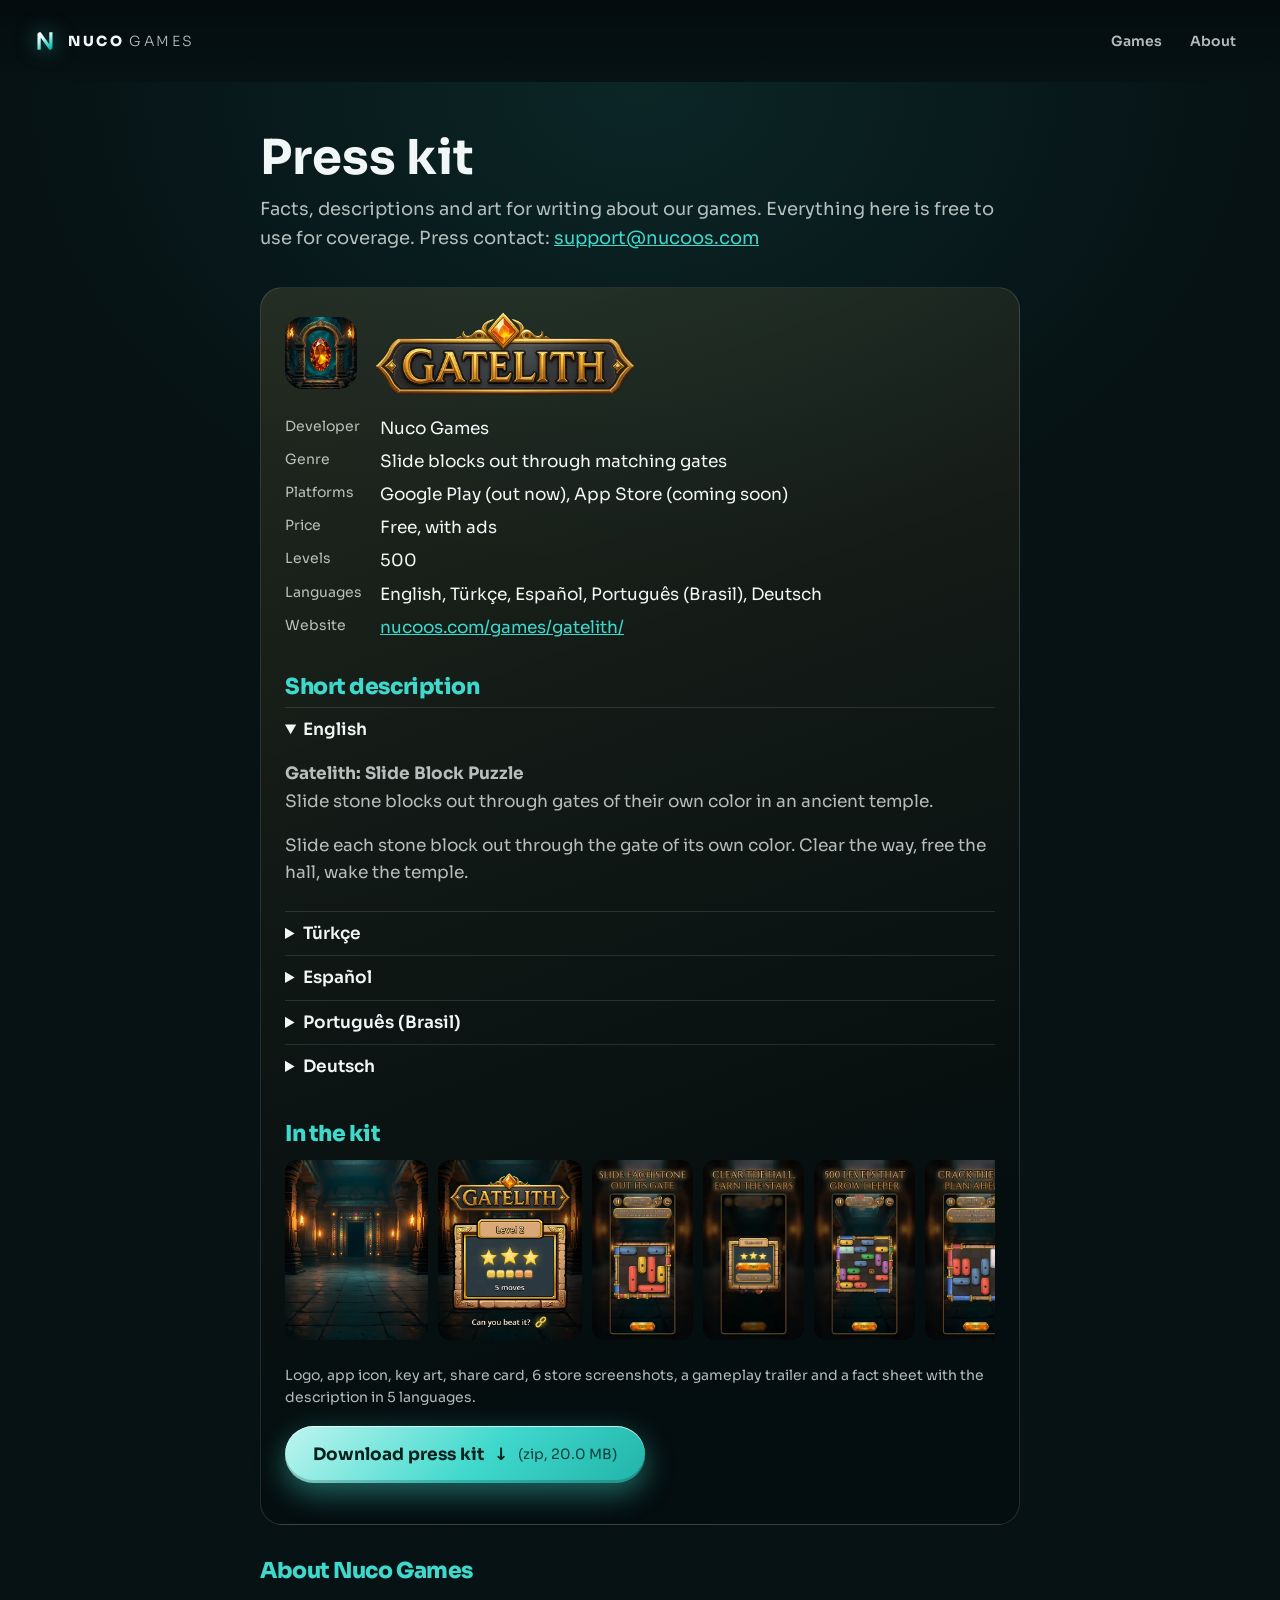
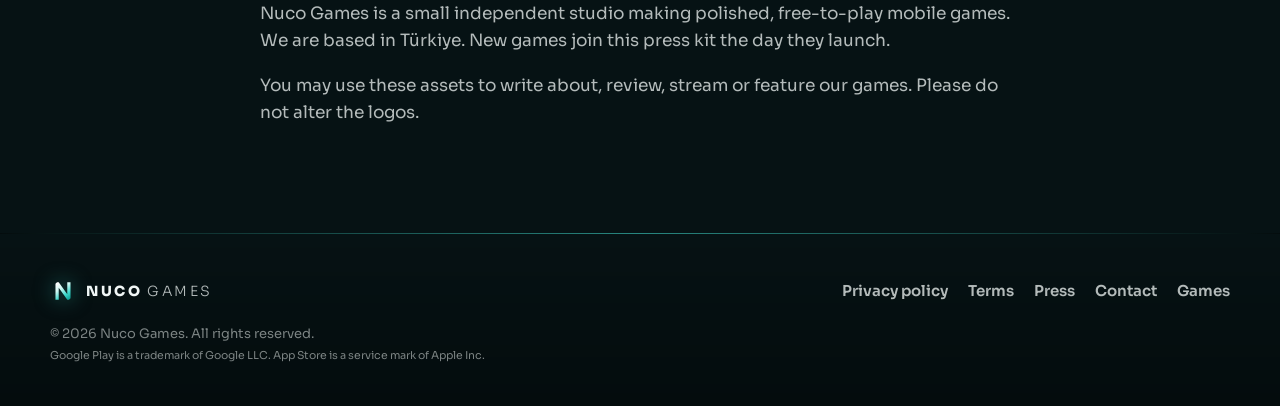
==== press/index.html @ f6de9e91 "Site 2026-11-24" ====
<!doctype html>
<html lang="en" class="plain">
<head>
<meta charset="utf-8">
<meta name="viewport" content="width=device-width,initial-scale=1,viewport-fit=cover">
<title>Press kit – Nuco Games</title>
<meta name="description" content="Facts, descriptions and art for writing about our games. Everything here is free to use for coverage.">
<link rel="canonical" href="https://nucoos.com/press/">
<meta name="theme-color" content="#061214">
<meta property="og:type" content="website">
<meta property="og:site_name" content="Nuco Games">
<meta property="og:title" content="Press kit – Nuco Games">
<meta property="og:description" content="Facts, descriptions and art for writing about our games. Everything here is free to use for coverage.">
<meta property="og:url" content="https://nucoos.com/press/">
<meta property="og:image" content="https://nucoos.com/a/home-og-ae91bba1.jpg">
<meta property="og:image:width" content="1200">
<meta property="og:image:height" content="630">
<meta name="twitter:card" content="summary_large_image">
<meta name="twitter:title" content="Press kit – Nuco Games">
<meta name="twitter:description" content="Facts, descriptions and art for writing about our games. Everything here is free to use for coverage.">
<meta name="twitter:image" content="https://nucoos.com/a/home-og-ae91bba1.jpg">
<link rel="icon" href="/favicon.svg" type="image/svg+xml"><link rel="icon" href="/a/nuco-icon-32-ad04e1c7.png" sizes="32x32"><link rel="apple-touch-icon" href="/a/nuco-icon-180-ad04e1c7.png">

<style>@font-face{font-family:Sora;src:url(/a/sora-e65a9309.woff2) format("woff2");font-weight:100 800;font-display:swap}:root{--base:#061214;--accent:#3fd8cc;--accent2:#ffb347}</style>
<link rel="stylesheet" href="/a/site-140830ea.css">
<script>document.documentElement.classList.add('js')</script>
<script src="/a/site-26255062.js" defer></script>
</head>
<body>
<a class="skip" href="#main">Skip to content</a>
<header class="top">
  <a class="brand" href="/" aria-label="Nuco Games – Home"><svg class="mono" aria-hidden="true" focusable="false" xmlns="http://www.w3.org/2000/svg" viewBox="0 0 512 512"> <defs> <linearGradient id="ng12" x1="0.22" y1="0" x2="0.78" y2="1"> <stop offset="0"    stop-color="#FFFFFF"/> <stop offset="0.34" stop-color="#CFF7F3"/> <stop offset="0.72" stop-color="#3FD8CC"/> <stop offset="1"    stop-color="#12A79E"/> </linearGradient> </defs> <path fill="url(#ng12)" d=" M 108 430 L 108 112 L 138  82 L 172  82 L 340 320 L 340  82 L 404  82 L 404 400 L 374 430 L 340 430 L 172 192 L 172 430 Z"/> </svg><span>NUCO<b>GAMES</b></span></a>
  <nav aria-label="Main"><a href="/#games">Games</a><a href="/#about">About</a></nav>
</header>
<main id="main">
<section class="doc wrap press">
  <h1>Press kit</h1>
  <p class="sub">Facts, descriptions and art for writing about our games. Everything here is free to use for coverage. Press contact: <a href="mailto:support@nucoos.com">support@nucoos.com</a></p>
  <article class="kit" id="press-gatelith" style="--base:#02181c;--accent:#e6b84f;--accent2:#56bbbf">
    <div class="kit-head"><img src="/a/gatelith-icon-l-5a8c7761.webp" alt="Gatelith app icon" width="96" height="96" loading="lazy" decoding="async"><img class="kit-logo" src="/a/gatelith-logo-s-7e6b64af.webp" alt="Gatelith logo" width="420" height="134" loading="lazy" decoding="async"></div>
    <dl class="facts"><dt>Developer</dt><dd>Nuco Games</dd><dt>Genre</dt><dd>Slide blocks out through matching gates</dd><dt>Platforms</dt><dd>Google Play (out now), App Store (coming soon)</dd><dt>Price</dt><dd>Free, with ads</dd><dt>Levels</dt><dd>500</dd><dt>Languages</dt><dd>English, Türkçe, Español, Português (Brasil), Deutsch</dd><dt>Website</dt><dd><a href="/games/gatelith/">nucoos.com/games/gatelith/</a></dd></dl>
    <h2>Short description</h2>
    <details lang="en" open><summary>English</summary><p><strong>Gatelith: Slide Block Puzzle</strong><br>Slide stone blocks out through gates of their own color in an ancient temple.</p><p>Slide each stone block out through the gate of its own color. Clear the way, free the hall, wake the temple.</p></details>
    <details lang="tr"><summary>Türkçe</summary><p><strong>Gatelith: Blok Bulmaca</strong><br>Blok oyunları seven? Renkli taşları kendi kapısından kaydır, tapınağı uyandır.</p><p>Her taşı kendi rengindeki kapıdan kaydırıp çıkar. Yolu aç, salonu kurtar, tapınağı uyandır.</p></details>
    <details lang="es"><summary>Español</summary><p><strong>Gatelith: Rompecabezas</strong><br>Rompecabezas de bloques de colores: saca cada bloque de piedra por su puerta.</p><p>Desliza cada bloque de piedra hacia la puerta de su color. Abre el camino, libera la sala, despierta el templo.</p></details>
    <details lang="pt-BR"><summary>Português (Brasil)</summary><p><strong>Gatelith: Quebra-Cabeça</strong><br>Quebra-cabeça de blocos: deslize cada bloco de pedra até o portão da sua cor.</p><p>Deslize cada bloco de pedra até o portão da sua cor. Abra caminho, liberte o salão, desperte o templo.</p></details>
    <details lang="de"><summary>Deutsch</summary><p><strong>Gatelith: Schiebepuzzle</strong><br>Denkspiel im Tempel: Blöcke verschieben, bis jeder Stein sein Farbtor findet.</p><p>Schieb jeden Steinblock durch das Tor seiner Farbe hinaus. Mach den Weg frei, befreie die Halle, wecke den Tempel.</p></details>
    <h2>In the kit</h2>
    <div class="kit-prev"><img src="/a/gatelith-card-1ad51029.webp" alt="Painted scene from Gatelith" width="180" height="227" loading="lazy" decoding="async"><img src="/a/gatelith-sharecard-71198828.webp" alt="Gatelith share card" width="180" height="225" loading="lazy" decoding="async"><img src="/a/gatelith-press-shot-80f884a4.webp" alt="Gatelith screenshot: a level in play" width="104" height="225" loading="lazy" decoding="async"><img src="/a/gatelith-press-shot-217b4d80.webp" alt="Gatelith screenshot: a level in play" width="104" height="225" loading="lazy" decoding="async"><img src="/a/gatelith-press-shot-aee61c9a.webp" alt="Gatelith screenshot: a level in play" width="104" height="225" loading="lazy" decoding="async"><img src="/a/gatelith-press-shot-eb48ac7c.webp" alt="Gatelith screenshot: a level in play" width="104" height="225" loading="lazy" decoding="async"></div>
    <p class="small">Logo, app icon, key art, share card, 6 store screenshots, a gameplay trailer and a fact sheet with the description in 5 languages.</p>
    <p><a class="btn" href="/press/gatelith-press-kit.zip" download>Download press kit <span aria-hidden="true">↓</span> <small>(zip, 20.0 MB)</small></a></p>
  </article>
  <h2>About Nuco Games</h2>
  <p>Nuco Games is a small independent studio making polished, free-to-play mobile games. We are based in Türkiye. New games join this press kit the day they launch.</p>
  <p class="small">You may use these assets to write about, review, stream or feature our games. Please do not alter the logos.</p>
</section>
</main>
<footer class="foot">
  <div class="foot-in">
    <a class="brand" href="/"><svg class="mono" aria-hidden="true" focusable="false" xmlns="http://www.w3.org/2000/svg" viewBox="0 0 512 512"> <defs> <linearGradient id="ng13" x1="0.22" y1="0" x2="0.78" y2="1"> <stop offset="0"    stop-color="#FFFFFF"/> <stop offset="0.34" stop-color="#CFF7F3"/> <stop offset="0.72" stop-color="#3FD8CC"/> <stop offset="1"    stop-color="#12A79E"/> </linearGradient> </defs> <path fill="url(#ng13)" d=" M 108 430 L 108 112 L 138  82 L 172  82 L 340 320 L 340  82 L 404  82 L 404 400 L 374 430 L 340 430 L 172 192 L 172 430 Z"/> </svg><span>NUCO<b>GAMES</b></span></a>
    <nav aria-label="Footer"><a href="/privacy/">Privacy policy</a><a href="/terms/">Terms</a><a href="/press/">Press</a><a href="mailto:support@nucoos.com">Contact</a><a href="/#games">Games</a></nav>
    <p>© 2026 Nuco Games. All rights reserved.<br><small>Google Play is a trademark of Google LLC. App Store is a service mark of Apple Inc.</small></p>
  </div>
</footer>
</body>
</html>
---- a/site-140830ea.css ----
/* Nuco Games promo site. Theme comes from per-page CSS variables:
   --base (deep background), --accent / --accent2 (from the game's painted art), --brand (studio teal). */
:root{--ink:#f1f7f6;--muted:rgba(241,247,246,.74);--line:rgba(255,255,255,.12);--brand:#3fd8cc;--px:0;--py:0;--sy:0;
  --radius:24px;--ease:cubic-bezier(.2,.8,.2,1);color-scheme:dark}
*,*::before,*::after{box-sizing:border-box}
html{-webkit-text-size-adjust:100%;scroll-behavior:smooth}
body{margin:0;background:var(--base);color:var(--ink);font:400 17px/1.6 Sora,system-ui,-apple-system,"Segoe UI",Roboto,sans-serif;
  -webkit-font-smoothing:antialiased;overflow-x:hidden}
img{max-width:100%;height:auto;display:block}
a{color:inherit}
h1,h2,h3{line-height:1.1;margin:0}
.wrap{width:min(1180px,100% - 32px);margin-inline:auto}
.skip{position:absolute;left:-999px;top:8px;z-index:99;background:var(--ink);color:#000;padding:8px 14px;border-radius:8px}
.skip:focus{left:8px}
:focus-visible{outline:3px solid var(--brand);outline-offset:3px;border-radius:6px}

/* ---------- header / brand ---------- */
.top{position:absolute;z-index:20;inset:0 0 auto;display:flex;align-items:center;justify-content:space-between;
  padding:max(14px,env(safe-area-inset-top)) 16px 14px}
.brand{display:inline-flex;align-items:center;gap:10px;text-decoration:none;font-weight:800;letter-spacing:.18em;font-size:14px}
.brand b{font-weight:300;margin-left:.35em;color:var(--muted)}
.mono{width:26px;height:26px;filter:drop-shadow(0 0 10px rgba(63,216,204,.55))}
.top nav{display:flex;gap:4px}
.top nav a{text-decoration:none;font-size:14px;font-weight:600;padding:8px 12px;border-radius:99px;color:var(--muted);transition:.25s}
.top nav a:hover{color:var(--ink);background:rgba(255,255,255,.08)}
.plain .top{position:relative;background:linear-gradient(rgba(0,0,0,.35),transparent)}

/* ---------- hero ---------- */
.hero{position:relative;isolation:isolate;overflow:hidden;min-height:100vh;min-height:100svh;display:flex}
.sky{position:absolute;inset:-8%;z-index:-3;background:var(--sky,none) center/cover,var(--base);filter:saturate(1.25);
  transform:translate3d(calc(var(--px)*-14px),calc(var(--py)*-10px + var(--sy)*.25px),0) scale(1.08)}
.hero::before{content:"";position:absolute;inset:0;z-index:-2;pointer-events:none;
  background:radial-gradient(60% 50% at 75% 40%,color-mix(in srgb,var(--accent) 22%,transparent),transparent 70%),
    radial-gradient(50% 45% at 15% 70%,color-mix(in srgb,var(--brand) 18%,transparent),transparent 70%)}
.hero::after{content:"";position:absolute;inset:0;z-index:1;pointer-events:none;
  background:linear-gradient(180deg,rgba(0,0,0,.45) 0,transparent 22%,transparent 42%,color-mix(in srgb,var(--base) 80%,transparent) 72%,var(--base) 100%)}
.motes{position:absolute;inset:0;width:100%;height:100%;z-index:4;pointer-events:none;mix-blend-mode:screen}
.hero-in{position:relative;z-index:3;width:100%;display:flex;flex-direction:column;justify-content:flex-end;
  padding:110px 16px max(40px,env(safe-area-inset-bottom))}
.hero-copy{position:relative;z-index:5;max-width:640px;text-align:center;margin-inline:auto}
.eyebrow{display:inline-flex;align-items:center;gap:10px;margin:0 0 14px;text-transform:uppercase;letter-spacing:.28em;
  font-size:12px;font-weight:700;color:var(--brand)}
.eyebrow .mono{width:22px;height:22px}
.wordmark{font-weight:800;font-size:clamp(54px,15vw,148px);letter-spacing:-.03em;line-height:.86;
  background:linear-gradient(175deg,#fff 0%,#dff9f6 38%,var(--brand) 78%,#119c93 100%);-webkit-background-clip:text;background-clip:text;color:transparent;
  filter:drop-shadow(0 1px 0 #0d6e67) drop-shadow(0 2px 0 #0a5853) drop-shadow(0 3px 0 #08433f) drop-shadow(0 4px 0 #06302d) drop-shadow(0 22px 34px rgba(0,0,0,.65))}
.wordmark span{display:block;font-size:.34em;letter-spacing:.62em;margin:.35em -.62em 0 0;line-height:1;
  background:linear-gradient(90deg,var(--accent2),#fff3d6,var(--accent2));-webkit-background-clip:text;background-clip:text}
.lead{font-size:clamp(15px,2.2vw,19px);color:var(--muted);max-width:34em;margin:18px auto 0;text-shadow:0 2px 10px rgba(0,0,0,.7)}
.cta{margin:24px 0 0}
.btn{position:relative;overflow:hidden;display:inline-flex;align-items:center;gap:10px;padding:15px 28px;border-radius:99px;
  font-weight:700;text-decoration:none;color:#03201d;background:linear-gradient(135deg,#bff6f0,var(--brand) 55%,#22b3a9);
  box-shadow:0 10px 30px color-mix(in srgb,var(--brand) 45%,transparent),inset 0 1px 0 rgba(255,255,255,.7),inset 0 -3px 0 rgba(0,0,0,.18);
  transition:transform .3s var(--ease),box-shadow .3s}
.btn::after{content:"";position:absolute;inset:0;background:linear-gradient(110deg,transparent 30%,rgba(255,255,255,.7) 50%,transparent 70%);
  transform:translateX(-120%);animation:shine 4.5s 1.5s infinite}
.btn:hover{transform:translateY(-3px) scale(1.03);box-shadow:0 16px 40px color-mix(in srgb,var(--brand) 60%,transparent)}
@keyframes shine{0%,70%{transform:translateX(-120%)}100%{transform:translateX(120%)}}

/* the layered scene: full-bleed backdrop on phones, a floating 3D portal on wide screens */
.scene{position:absolute;inset:0;z-index:0;display:block;text-decoration:none;perspective:1100px}
.scene-3d{position:absolute;inset:0;transform-style:preserve-3d}
.clip{position:absolute;inset:0;overflow:hidden}
.clip img{position:absolute;inset:-4%;width:108%;height:108%;max-width:none;object-fit:cover}
.l-mid{transform:translate3d(calc(var(--px)*-10px),calc(var(--py)*-8px + var(--sy)*.12px),0) scale(1.02)}
.l-near{transform:translate3d(calc(var(--px)*-30px),calc(var(--py)*-18px + var(--sy)*-.08px),0) scale(1.1)}
.l-glow{position:absolute;inset:0;background:radial-gradient(28% 18% at 50% 46%,color-mix(in srgb,var(--accent) 55%,transparent),transparent 70%);
  mix-blend-mode:screen;animation:breathe 5s ease-in-out infinite}
@keyframes breathe{50%{opacity:.45}}
.l-logo{position:absolute;left:50%;top:15%;width:min(74%,420px);transform:translate3d(-50%,0,0);
  filter:drop-shadow(0 18px 24px rgba(0,0,0,.6)) drop-shadow(0 0 30px color-mix(in srgb,var(--accent) 35%,transparent));animation:float 7s ease-in-out infinite}
.scene-chip{position:absolute;left:50%;top:calc(15% + min(26vw,150px));transform:translateX(-50%);white-space:nowrap;
  display:flex;flex-direction:column;align-items:center;padding:8px 18px;border-radius:14px;font-size:14px;font-weight:700;
  background:rgba(8,12,16,.55);backdrop-filter:blur(8px);-webkit-backdrop-filter:blur(8px);border:1px solid var(--line)}
.scene-chip small{font-size:10px;letter-spacing:.24em;text-transform:uppercase;color:var(--accent);font-weight:700}
.piece{position:absolute;z-index:6;width:clamp(56px,16vw,120px);height:auto;pointer-events:none;
  filter:drop-shadow(0 16px 18px rgba(0,0,0,.55));animation:float 8s ease-in-out infinite}
.p0{left:-4%;top:58%;transform:translate3d(calc(var(--px)*46px),calc(var(--py)*30px),0) rotate(-18deg);filter:blur(2.5px) drop-shadow(0 20px 20px rgba(0,0,0,.5));animation-delay:-2s}
.p1{right:-3%;top:36%;width:clamp(44px,12vw,92px);transform:translate3d(calc(var(--px)*28px),calc(var(--py)*20px),0) rotate(14deg);animation-delay:-5s}
.p2{right:12%;top:8%;width:clamp(30px,8vw,60px);transform:translate3d(calc(var(--px)*12px),calc(var(--py)*8px),0) rotate(32deg);filter:blur(1.5px);opacity:.8}
@keyframes float{50%{translate:0 -12px}}

/* ---------- game hero ---------- */
.glogo{margin:0 auto}
.glogo img{width:min(88vw,520px);margin-inline:auto;filter:drop-shadow(0 20px 28px rgba(0,0,0,.6)) drop-shadow(0 0 40px color-mix(in srgb,var(--accent) 30%,transparent))}
.pitch{font-size:clamp(17px,2.4vw,22px);font-weight:600;margin:18px auto 0;max-width:26em;text-shadow:0 2px 12px rgba(0,0,0,.8)}
.stores{display:flex;flex-wrap:wrap;gap:12px;justify-content:center;margin-top:26px}
.store-btn{display:inline-flex;align-items:center;gap:12px;padding:10px 22px 10px 16px;border-radius:16px;text-decoration:none;
  background:linear-gradient(180deg,#1b1f25,#050608);border:1px solid rgba(255,255,255,.22);font-weight:700;font-size:19px;line-height:1.1;
  box-shadow:0 10px 26px rgba(0,0,0,.5),inset 0 1px 0 rgba(255,255,255,.12);transition:transform .25s var(--ease),border-color .25s}
.store-btn svg{width:28px;height:28px;color:var(--accent)}
.store-btn small{display:block;font-size:11px;font-weight:500;letter-spacing:.04em;color:var(--muted)}
.store-btn span{display:block}
.store-btn:hover{transform:translateY(-3px);border-color:var(--accent)}
.soon-pill{display:inline-flex;align-items:center;gap:12px;padding:13px 24px;border-radius:99px;font-weight:700;letter-spacing:.14em;text-transform:uppercase;font-size:14px;
  background:color-mix(in srgb,var(--base) 55%,transparent);backdrop-filter:blur(10px);-webkit-backdrop-filter:blur(10px);
  border:1px solid color-mix(in srgb,var(--accent) 55%,transparent);box-shadow:0 0 30px color-mix(in srgb,var(--accent) 25%,transparent)}
.soon-pill i,.chip::before{width:9px;height:9px;border-radius:50%;background:var(--accent);box-shadow:0 0 12px var(--accent);animation:pulse 2s infinite}
@keyframes pulse{50%{opacity:.35;transform:scale(.7)}}

/* ---------- sections ---------- */
section h2{font-size:clamp(30px,5vw,52px);font-weight:800;letter-spacing:-.02em}
.game section h2{text-align:center;font-family:GameFont,Sora,serif;font-weight:700;letter-spacing:.02em}
.sub{color:var(--muted);margin:10px 0 0;font-size:clamp(16px,2vw,18px)}
.games,.about,.story,.shots,.getit{position:relative;padding:clamp(70px,10vw,120px) 0}
.games{background:radial-gradient(60% 45% at 50% 55%,color-mix(in srgb,var(--brand) 10%,transparent),transparent 72%)}
.games .wrap>h2,.games .wrap>.sub,.about .wrap>h2,.about .wrap>.sub{text-align:center}
.grid{display:grid;grid-template-columns:repeat(auto-fit,minmax(min(290px,100%),360px));justify-content:center;gap:30px;margin-top:48px}
.more{display:flex;border-radius:var(--radius);border:1.5px dashed color-mix(in srgb,var(--brand) 40%,transparent);min-height:260px;
  background:radial-gradient(60% 50% at 50% 40%,color-mix(in srgb,var(--brand) 12%,transparent),transparent 75%)}
.more-in{margin:auto;padding:30px;text-align:center;display:flex;flex-direction:column;align-items:center;gap:8px}
.more .huge{width:64px;height:64px;margin-bottom:10px;opacity:.85;animation:float 6s ease-in-out infinite}
.more strong{font-size:20px}.more em{font-style:normal;color:var(--muted);font-size:15px;max-width:22em}
.empty{margin-top:30px;color:var(--muted)}

/* game card: tilts in 3D toward the pointer, layers float at different depths */
.card{perspective:1000px}
.card-link{--rx:0deg;--ry:0deg;--gx:50%;--gy:30%;position:relative;display:block;text-decoration:none;border-radius:var(--radius);
  transform-style:preserve-3d;transform:rotateX(var(--rx)) rotateY(var(--ry));transition:transform .5s var(--ease),box-shadow .4s;
  background:linear-gradient(180deg,color-mix(in srgb,var(--base) 70%,#000),#07090b);
  box-shadow:0 24px 50px rgba(0,0,0,.55),inset 0 0 0 1px rgba(255,255,255,.1)}
.card-link.tilting{transition:transform .08s linear,box-shadow .4s}
.card-link:hover,.card-link:focus-visible{box-shadow:0 34px 70px rgba(0,0,0,.6),0 0 0 1px color-mix(in srgb,var(--accent) 70%,transparent),0 0 60px color-mix(in srgb,var(--accent) 35%,transparent)}
.card-art{display:block;aspect-ratio:540/680;overflow:hidden;border-radius:var(--radius) var(--radius) 0 0;position:relative}
.card-art::after{content:"";position:absolute;inset:0;background:linear-gradient(180deg,transparent 45%,#07090b 100%)}
.card-bg{width:100%;height:100%;object-fit:cover;transform:scale(1.04);transition:transform 1.2s var(--ease)}
.card-link:hover .card-bg{transform:scale(1.12)}
.card-logo{position:absolute;left:8%;width:84%;top:16%;transform:translateZ(60px);filter:drop-shadow(0 14px 18px rgba(0,0,0,.6))}
.card-body{position:relative;display:flex;gap:14px;align-items:center;padding:0 20px 22px;margin-top:-34px;transform:translateZ(36px)}
.card-icon{width:64px;height:64px;border-radius:16px;flex:none;box-shadow:0 8px 20px rgba(0,0,0,.6),0 0 0 2px rgba(255,255,255,.15)}
.card-body strong{display:block;font-size:22px;font-weight:800}
.card-body em{display:block;font-style:normal;font-size:14px;line-height:1.4;color:var(--muted)}
.chip{position:absolute;top:16px;left:16px;display:inline-flex;align-items:center;gap:8px;padding:6px 13px;border-radius:99px;font-size:12px;font-weight:700;
  letter-spacing:.12em;text-transform:uppercase;background:rgba(5,8,10,.62);backdrop-filter:blur(8px);-webkit-backdrop-filter:blur(8px);
  border:1px solid rgba(255,255,255,.16);transform:translateZ(70px)}
.chip::before{content:""}
.glare{position:absolute;inset:0;border-radius:inherit;pointer-events:none;opacity:0;transition:opacity .4s;
  background:radial-gradient(circle at var(--gx) var(--gy),rgba(255,255,255,.28),transparent 45%);mix-blend-mode:overlay}
.card-link:hover .glare{opacity:1}

.about{background:linear-gradient(180deg,transparent,color-mix(in srgb,var(--brand) 6%,transparent))}
.feats{list-style:none;padding:0;margin:44px 0 0;display:grid;grid-template-columns:repeat(auto-fit,minmax(min(240px,100%),1fr));gap:20px}
.feats li{position:relative;padding:26px 24px;border-radius:20px;background:linear-gradient(160deg,rgba(255,255,255,.07),rgba(255,255,255,.02));
  border:1px solid var(--line);box-shadow:0 20px 40px rgba(0,0,0,.3)}
.feats strong{display:block;font-size:19px;margin:16px 0 4px}
.feats li>span:last-child{color:var(--muted);font-size:15px}
.fi{display:block;width:34px;height:34px;transform:rotate(45deg);border-radius:8px;
  background:linear-gradient(135deg,#fff,var(--c) 45%,color-mix(in srgb,var(--c) 50%,#000));box-shadow:0 0 24px var(--c),inset 0 0 0 2px rgba(255,255,255,.4)}
.fi1{--c:var(--brand)}.fi2{--c:var(--accent2)}.fi3{--c:#b48cff}
.count{display:flex;justify-content:center;align-items:center;gap:12px;margin:40px 0 0;font-weight:700;letter-spacing:.1em;text-transform:uppercase;font-size:14px;color:var(--muted)}

/* game page sections */
.story{text-align:center;background:radial-gradient(50% 60% at 50% 50%,color-mix(in srgb,var(--accent) 12%,transparent),transparent 75%)}
.story blockquote{margin:34px auto 0;max-width:820px;position:relative;padding:34px 0}
.story blockquote::before,.story blockquote::after{content:"";position:absolute;left:50%;width:min(320px,70%);height:2px;transform:translateX(-50%);
  background:linear-gradient(90deg,transparent,var(--accent),transparent)}
.story blockquote::before{top:0}.story blockquote::after{bottom:0}
.story p{margin:0;font-family:GameFont,Georgia,serif;font-size:clamp(21px,3.2vw,34px);line-height:1.45;
  background:linear-gradient(180deg,#fff,color-mix(in srgb,var(--accent) 30%,#fff));-webkit-background-clip:text;background-clip:text;color:transparent}
.shots{padding-bottom:clamp(50px,8vw,90px)}
.trailer{position:relative;padding:clamp(40px,7vw,80px) 0;text-align:center}
.trailer video{display:block;margin:34px auto 0;width:min(320px,78vw);height:auto;aspect-ratio:9/16;border-radius:30px;background:#050607;
  border:9px solid #0b0d0f;box-shadow:0 30px 70px -20px color-mix(in srgb,var(--accent) 45%,transparent),0 0 0 1.5px rgba(255,255,255,.08)}
.phones{display:flex;gap:22px;overflow-x:auto;scroll-snap-type:x mandatory;padding:40px 16px 50px;scrollbar-width:none;perspective:1400px}
.phones::-webkit-scrollbar{display:none}
.phone{flex:none;margin:0;scroll-snap-align:center;width:clamp(200px,62vw,260px);padding:9px;border-radius:38px;position:relative;
  background:linear-gradient(160deg,#3a4049,#0b0d10 40%,#20252c);
  box-shadow:inset 0 0 0 1.5px rgba(255,255,255,.14),0 30px 60px rgba(0,0,0,.6),0 0 50px color-mix(in srgb,var(--accent) 18%,transparent);
  transition:transform .6s var(--ease)}
.phone::before{content:"";position:absolute;z-index:2;top:16px;left:50%;width:9px;height:9px;transform:translateX(-50%);border-radius:50%;background:#050607;box-shadow:0 0 0 1.5px rgba(255,255,255,.08)}
.phone img{border-radius:30px;width:100%;height:auto;aspect-ratio:420/910;object-fit:cover}
.getit{text-align:center}
.getit .wrap{padding:44px 20px;border-radius:30px;max-width:760px;background:linear-gradient(160deg,rgba(255,255,255,.08),rgba(255,255,255,.02));
  border:1px solid var(--line);box-shadow:0 30px 70px rgba(0,0,0,.4),0 0 80px color-mix(in srgb,var(--accent) 12%,transparent)}
.getit-icon{width:96px;height:96px;border-radius:24px;margin:0 auto 18px;box-shadow:0 14px 30px rgba(0,0,0,.6),0 0 40px color-mix(in srgb,var(--accent) 40%,transparent)}
.back{display:inline-block;margin-top:26px;color:var(--muted);text-decoration:none;font-weight:600}
.back:hover{color:var(--ink)}

/* legal / 404 */
.doc{padding:40px 0 90px;max-width:760px}
.doc h1{font-size:clamp(32px,6vw,48px);margin:10px 0 6px}
.doc h2{font-size:22px;margin:34px 0 8px;color:var(--brand)}
.doc p,.doc li{color:var(--muted)}
.doc a:not(.btn){color:var(--brand);overflow-wrap:anywhere}
.plain main{background:radial-gradient(70% 40% at 50% 0,color-mix(in srgb,var(--brand) 10%,transparent),transparent 70%)}
/* press kit: one card per game */
.kit{margin:34px 0;padding:24px;border-radius:22px;border:1px solid var(--line);background:linear-gradient(160deg,color-mix(in srgb,var(--accent) 10%,rgba(255,255,255,.03)),rgba(0,0,0,.25))}
.kit-head{display:flex;align-items:center;gap:18px;flex-wrap:wrap}
.kit-head img:first-child{width:72px;height:72px;border-radius:18px}
.kit-logo{width:min(60vw,260px);height:auto}
.facts{display:grid;grid-template-columns:max-content 1fr;gap:6px 18px;margin:20px 0 0}
.facts dt{color:var(--muted);font-size:14px}.facts dd{margin:0}
.kit details{border-top:1px solid var(--line);padding:8px 0}
.kit summary{cursor:pointer;font-weight:600}
.kit-prev{display:flex;gap:10px;overflow-x:auto;padding:6px 0 10px}
.kit-prev img{height:180px;width:auto;border-radius:12px;flex:none}
.kit .small{font-size:14px;color:var(--muted)}
.kit .btn small{font-weight:400;opacity:.8}
.nf{text-align:center;padding:16vh 0}

.foot{border-top:1px solid transparent;border-image:linear-gradient(90deg,transparent,color-mix(in srgb,var(--brand) 60%,transparent),transparent) 1;
  background:linear-gradient(180deg,transparent,rgba(0,0,0,.35));padding:44px 0 max(40px,env(safe-area-inset-bottom))}
.foot-in{width:min(1180px,100% - 32px);margin:auto;display:flex;flex-wrap:wrap;gap:20px 40px;align-items:center;justify-content:space-between}
.foot nav{display:flex;flex-wrap:wrap;gap:20px}
.foot nav a{color:var(--muted);text-decoration:none;font-weight:600;font-size:15px}
.foot nav a:hover{color:var(--ink)}
.foot p{margin:0;width:100%;color:rgba(241,247,246,.5);font-size:13px}

/* reveal on scroll (only when JS runs; content is always visible without it) */
.js .rv{opacity:0;translate:0 26px;transition:opacity .8s var(--ease),translate .8s var(--ease),transform .6s var(--ease)}
.js .rv.in{opacity:1;translate:none}

/* ---------- wide screens: the scene becomes a floating, tilting portal ---------- */
@media (min-width:900px){
  .top{padding:22px 32px}
  .hero-in{display:grid;grid-template-columns:1.05fr .95fr;align-items:center;gap:40px;max-width:1240px;margin:auto;padding:120px 32px 80px}
  .hero-copy{text-align:left;margin:0}
  .wordmark span{margin-right:0}
  .lead{margin-left:0}
  .hero-copy .stores{justify-content:flex-start}
  .scene{position:relative;inset:auto;justify-self:center;width:min(100%,calc(min(76vh,740px) * .5625));aspect-ratio:9/16;z-index:2}
  .scene-3d{border-radius:30px;transform:rotateY(calc(-13deg + var(--px)*9deg)) rotateX(calc(5deg - var(--py)*7deg));transition:transform .2s linear;
    box-shadow:0 50px 90px rgba(0,0,0,.6),0 0 0 1px rgba(255,255,255,.14),0 0 90px color-mix(in srgb,var(--accent) 28%,transparent)}
  .clip{border-radius:30px}
  .clip::after{content:"";position:absolute;inset:0;border-radius:inherit;box-shadow:inset 0 0 0 1px rgba(255,255,255,.18),inset 0 0 60px rgba(0,0,0,.5);
    background:linear-gradient(125deg,rgba(255,255,255,.16),transparent 30%)}
  .l-logo{width:78%;top:13%;transform:translate3d(-50%,0,55px)}
  .scene-chip{top:auto;bottom:7%;transform:translate3d(-50%,0,60px)}
  .piece{width:130px}
  .p0{left:-22%;top:62%}.p1{right:-18%;top:30%;width:96px}.p2{right:-4%;top:-4%;width:64px}
  .hero::after{background:linear-gradient(90deg,color-mix(in srgb,var(--base) 70%,transparent),transparent 60%),linear-gradient(180deg,transparent 70%,var(--base))}
  .phones{justify-content:center;overflow:visible;flex-wrap:nowrap;gap:28px}
  .phone{width:min(240px,21vw)}
  .phone:nth-child(1){transform:rotateY(16deg) translateY(30px)}.phone:nth-child(2){transform:rotateY(6deg)}
  .phone:nth-child(3){transform:rotateY(-6deg)}.phone:nth-child(4){transform:rotateY(-16deg) translateY(30px)}
  .phone:hover{transform:translateY(-14px) scale(1.04)}
}
/* game pages on phones: no portal chip, copy sits low over the painted scene */
.ghero .hero-copy{padding-top:max(260px,40vh)}
@media (min-width:900px){.ghero .hero-copy{padding-top:0}}
.home .hero-copy{padding-top:max(300px,42vh)}
@media (min-width:900px){.home .hero-copy{padding-top:0}}

@media (prefers-reduced-motion:reduce){
  *,*::before,*::after{animation:none!important;transition:none!important;scroll-behavior:auto!important}
  .js .rv{opacity:1;translate:none}
  .scene-3d{transform:none!important}
}
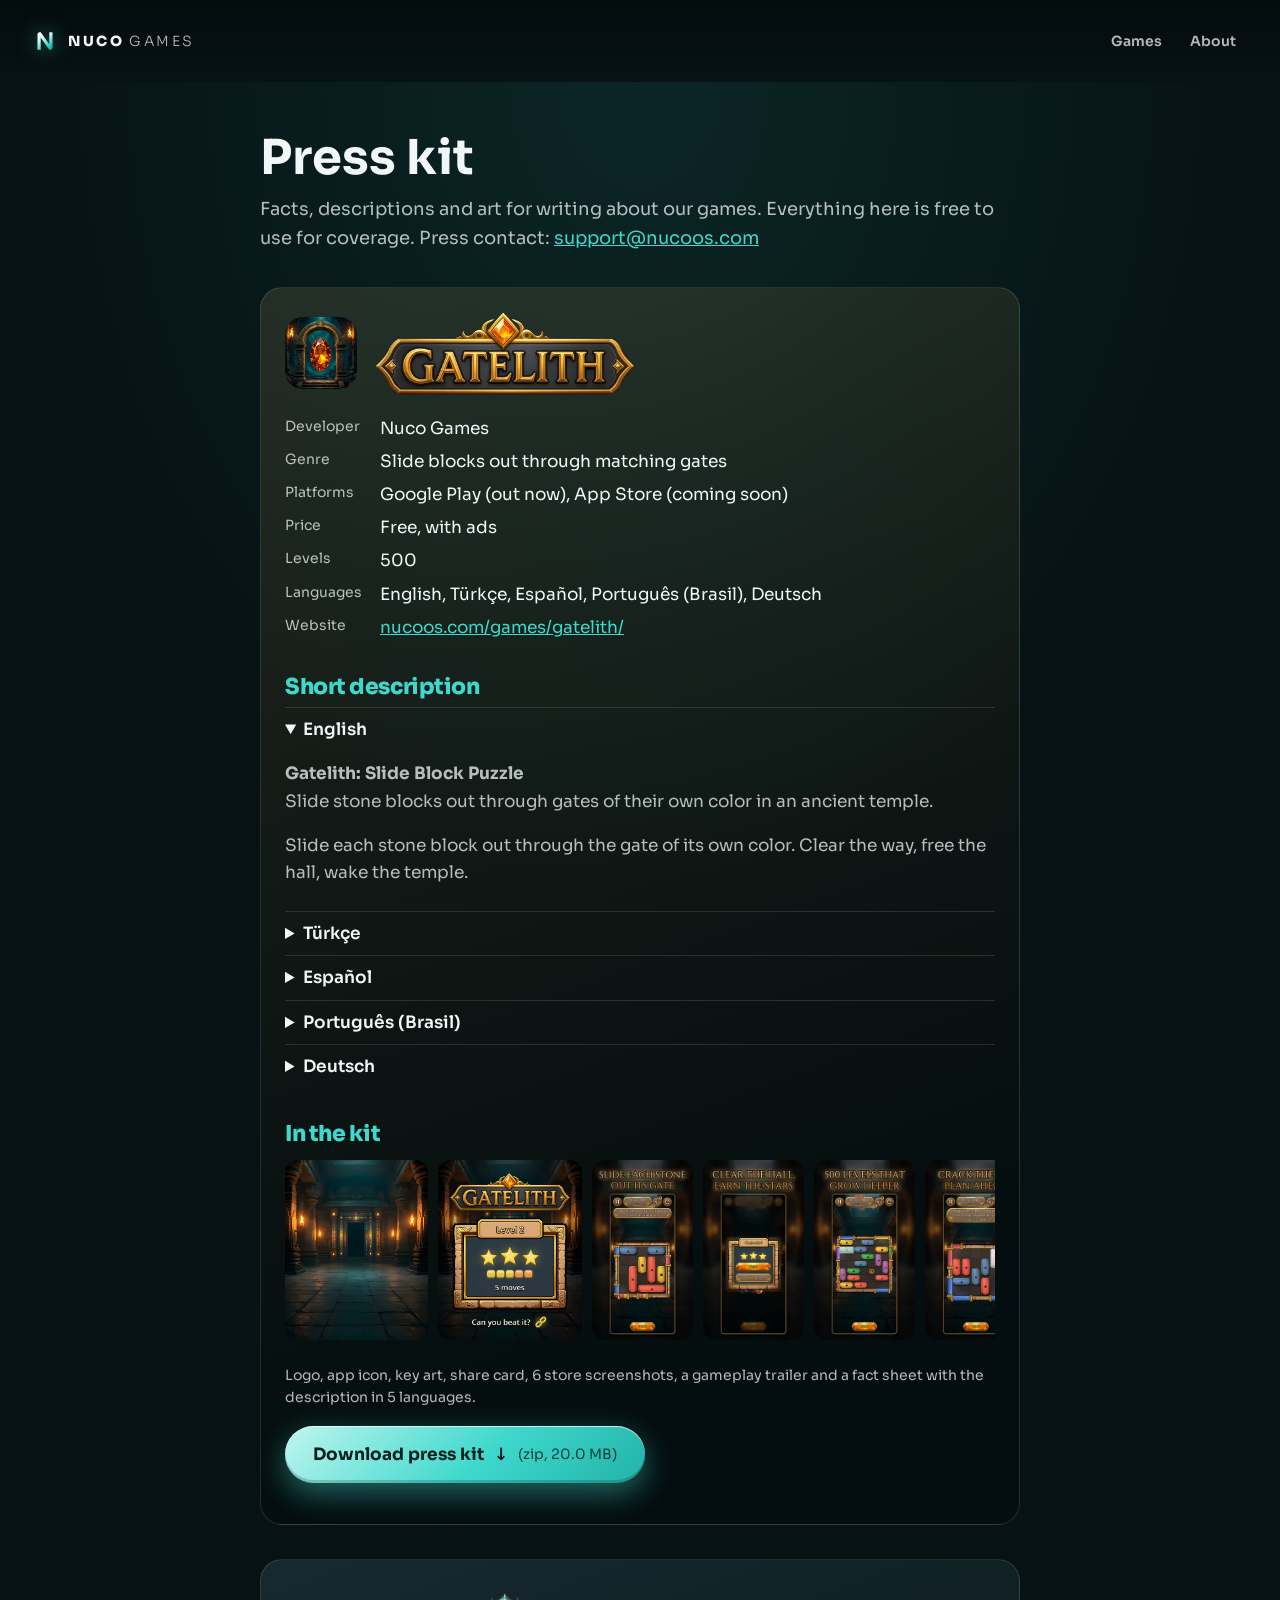
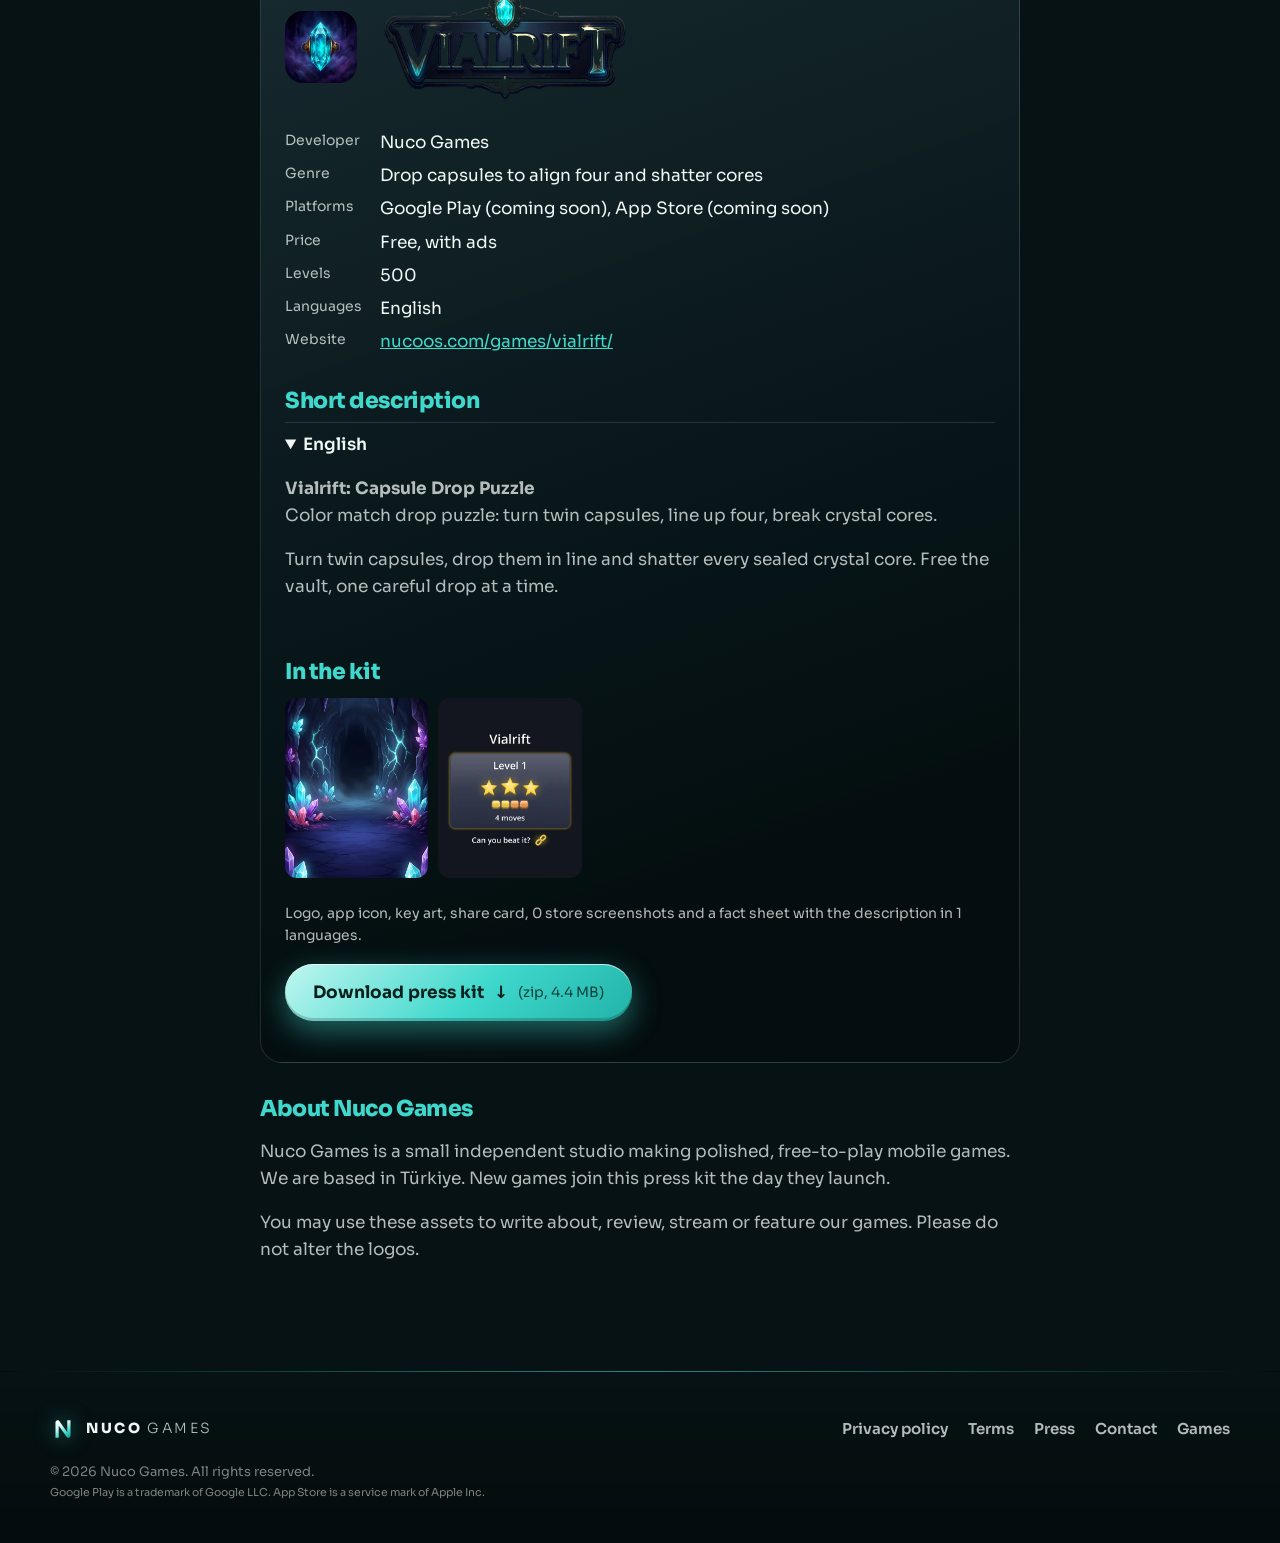
==== commit 2954b97b: "Site 2026-11-24" ====
--- a/press/index.html
+++ b/press/index.html
@@ -22,14 +22,14 @@
 <link rel="icon" href="/favicon.svg" type="image/svg+xml"><link rel="icon" href="/a/nuco-icon-32-ad04e1c7.png" sizes="32x32"><link rel="apple-touch-icon" href="/a/nuco-icon-180-ad04e1c7.png">
 
 <style>@font-face{font-family:Sora;src:url(/a/sora-e65a9309.woff2) format("woff2");font-weight:100 800;font-display:swap}:root{--base:#061214;--accent:#3fd8cc;--accent2:#ffb347}</style>
-<link rel="stylesheet" href="/a/site-140830ea.css">
+<link rel="stylesheet" href="/a/site-25968c46.css">
 <script>document.documentElement.classList.add('js')</script>
 <script src="/a/site-26255062.js" defer></script>
 </head>
 <body>
 <a class="skip" href="#main">Skip to content</a>
 <header class="top">
-  <a class="brand" href="/" aria-label="Nuco Games – Home"><svg class="mono" aria-hidden="true" focusable="false" xmlns="http://www.w3.org/2000/svg" viewBox="0 0 512 512"> <defs> <linearGradient id="ng12" x1="0.22" y1="0" x2="0.78" y2="1"> <stop offset="0"    stop-color="#FFFFFF"/> <stop offset="0.34" stop-color="#CFF7F3"/> <stop offset="0.72" stop-color="#3FD8CC"/> <stop offset="1"    stop-color="#12A79E"/> </linearGradient> </defs> <path fill="url(#ng12)" d=" M 108 430 L 108 112 L 138  82 L 172  82 L 340 320 L 340  82 L 404  82 L 404 400 L 374 430 L 340 430 L 172 192 L 172 430 Z"/> </svg><span>NUCO<b>GAMES</b></span></a>
+  <a class="brand" href="/" aria-label="Nuco Games – Home"><svg class="mono" aria-hidden="true" focusable="false" xmlns="http://www.w3.org/2000/svg" viewBox="0 0 512 512"> <defs> <linearGradient id="ng14" x1="0.22" y1="0" x2="0.78" y2="1"> <stop offset="0"    stop-color="#FFFFFF"/> <stop offset="0.34" stop-color="#CFF7F3"/> <stop offset="0.72" stop-color="#3FD8CC"/> <stop offset="1"    stop-color="#12A79E"/> </linearGradient> </defs> <path fill="url(#ng14)" d=" M 108 430 L 108 112 L 138  82 L 172  82 L 340 320 L 340  82 L 404  82 L 404 400 L 374 430 L 340 430 L 172 192 L 172 430 Z"/> </svg><span>NUCO<b>GAMES</b></span></a>
   <nav aria-label="Main"><a href="/#games">Games</a><a href="/#about">About</a></nav>
 </header>
 <main id="main">
@@ -46,9 +46,19 @@
     <details lang="pt-BR"><summary>Português (Brasil)</summary><p><strong>Gatelith: Quebra-Cabeça</strong><br>Quebra-cabeça de blocos: deslize cada bloco de pedra até o portão da sua cor.</p><p>Deslize cada bloco de pedra até o portão da sua cor. Abra caminho, liberte o salão, desperte o templo.</p></details>
     <details lang="de"><summary>Deutsch</summary><p><strong>Gatelith: Schiebepuzzle</strong><br>Denkspiel im Tempel: Blöcke verschieben, bis jeder Stein sein Farbtor findet.</p><p>Schieb jeden Steinblock durch das Tor seiner Farbe hinaus. Mach den Weg frei, befreie die Halle, wecke den Tempel.</p></details>
     <h2>In the kit</h2>
-    <div class="kit-prev"><img src="/a/gatelith-card-1ad51029.webp" alt="Painted scene from Gatelith" width="180" height="227" loading="lazy" decoding="async"><img src="/a/gatelith-sharecard-71198828.webp" alt="Gatelith share card" width="180" height="225" loading="lazy" decoding="async"><img src="/a/gatelith-press-shot-80f884a4.webp" alt="Gatelith screenshot: a level in play" width="104" height="225" loading="lazy" decoding="async"><img src="/a/gatelith-press-shot-217b4d80.webp" alt="Gatelith screenshot: a level in play" width="104" height="225" loading="lazy" decoding="async"><img src="/a/gatelith-press-shot-aee61c9a.webp" alt="Gatelith screenshot: a level in play" width="104" height="225" loading="lazy" decoding="async"><img src="/a/gatelith-press-shot-eb48ac7c.webp" alt="Gatelith screenshot: a level in play" width="104" height="225" loading="lazy" decoding="async"></div>
+    <div class="kit-prev"><img src="/a/gatelith-card-1ad51029.webp" alt="Painted scene from Gatelith" width="180" height="227" loading="lazy" decoding="async"><img src="/a/gatelith-sharecard-f14cff3c.webp" alt="Gatelith share card" width="180" height="225" loading="lazy" decoding="async"><img src="/a/gatelith-press-shot-80f884a4.webp" alt="Gatelith screenshot: a level in play" width="104" height="225" loading="lazy" decoding="async"><img src="/a/gatelith-press-shot-217b4d80.webp" alt="Gatelith screenshot: a level in play" width="104" height="225" loading="lazy" decoding="async"><img src="/a/gatelith-press-shot-aee61c9a.webp" alt="Gatelith screenshot: a level in play" width="104" height="225" loading="lazy" decoding="async"><img src="/a/gatelith-press-shot-eb48ac7c.webp" alt="Gatelith screenshot: a level in play" width="104" height="225" loading="lazy" decoding="async"></div>
     <p class="small">Logo, app icon, key art, share card, 6 store screenshots, a gameplay trailer and a fact sheet with the description in 5 languages.</p>
     <p><a class="btn" href="/press/gatelith-press-kit.zip" download>Download press kit <span aria-hidden="true">↓</span> <small>(zip, 20.0 MB)</small></a></p>
+  </article>
+<article class="kit" id="press-vialrift" style="--base:#0b0f29;--accent:#67c5e6;--accent2:#5656bf">
+    <div class="kit-head"><img src="/a/vialrift-icon-l-a1500109.webp" alt="Vialrift app icon" width="96" height="96" loading="lazy" decoding="async"><img class="kit-logo" src="/a/vialrift-logo-s-43e519c8.webp" alt="Vialrift logo" width="420" height="202" loading="lazy" decoding="async"></div>
+    <dl class="facts"><dt>Developer</dt><dd>Nuco Games</dd><dt>Genre</dt><dd>Drop capsules to align four and shatter cores</dd><dt>Platforms</dt><dd>Google Play (coming soon), App Store (coming soon)</dd><dt>Price</dt><dd>Free, with ads</dd><dt>Levels</dt><dd>500</dd><dt>Languages</dt><dd>English</dd><dt>Website</dt><dd><a href="/games/vialrift/">nucoos.com/games/vialrift/</a></dd></dl>
+    <h2>Short description</h2>
+    <details lang="en" open><summary>English</summary><p><strong>Vialrift: Capsule Drop Puzzle</strong><br>Color match drop puzzle: turn twin capsules, line up four, break crystal cores.</p><p>Turn twin capsules, drop them in line and shatter every sealed crystal core. Free the vault, one careful drop at a time.</p></details>
+    <h2>In the kit</h2>
+    <div class="kit-prev"><img src="/a/vialrift-card-77321c9f.webp" alt="Painted scene from Vialrift" width="180" height="227" loading="lazy" decoding="async"><img src="/a/vialrift-sharecard-c4e31019.webp" alt="Vialrift share card" width="180" height="225" loading="lazy" decoding="async"></div>
+    <p class="small">Logo, app icon, key art, share card, 0 store screenshots and a fact sheet with the description in 1 languages.</p>
+    <p><a class="btn" href="/press/vialrift-press-kit.zip" download>Download press kit <span aria-hidden="true">↓</span> <small>(zip, 4.4 MB)</small></a></p>
   </article>
   <h2>About Nuco Games</h2>
   <p>Nuco Games is a small independent studio making polished, free-to-play mobile games. We are based in Türkiye. New games join this press kit the day they launch.</p>
@@ -57,7 +67,7 @@
 </main>
 <footer class="foot">
   <div class="foot-in">
-    <a class="brand" href="/"><svg class="mono" aria-hidden="true" focusable="false" xmlns="http://www.w3.org/2000/svg" viewBox="0 0 512 512"> <defs> <linearGradient id="ng13" x1="0.22" y1="0" x2="0.78" y2="1"> <stop offset="0"    stop-color="#FFFFFF"/> <stop offset="0.34" stop-color="#CFF7F3"/> <stop offset="0.72" stop-color="#3FD8CC"/> <stop offset="1"    stop-color="#12A79E"/> </linearGradient> </defs> <path fill="url(#ng13)" d=" M 108 430 L 108 112 L 138  82 L 172  82 L 340 320 L 340  82 L 404  82 L 404 400 L 374 430 L 340 430 L 172 192 L 172 430 Z"/> </svg><span>NUCO<b>GAMES</b></span></a>
+    <a class="brand" href="/"><svg class="mono" aria-hidden="true" focusable="false" xmlns="http://www.w3.org/2000/svg" viewBox="0 0 512 512"> <defs> <linearGradient id="ng15" x1="0.22" y1="0" x2="0.78" y2="1"> <stop offset="0"    stop-color="#FFFFFF"/> <stop offset="0.34" stop-color="#CFF7F3"/> <stop offset="0.72" stop-color="#3FD8CC"/> <stop offset="1"    stop-color="#12A79E"/> </linearGradient> </defs> <path fill="url(#ng15)" d=" M 108 430 L 108 112 L 138  82 L 172  82 L 340 320 L 340  82 L 404  82 L 404 400 L 374 430 L 340 430 L 172 192 L 172 430 Z"/> </svg><span>NUCO<b>GAMES</b></span></a>
     <nav aria-label="Footer"><a href="/privacy/">Privacy policy</a><a href="/terms/">Terms</a><a href="/press/">Press</a><a href="mailto:support@nucoos.com">Contact</a><a href="/#games">Games</a></nav>
     <p>© 2026 Nuco Games. All rights reserved.<br><small>Google Play is a trademark of Google LLC. App Store is a service mark of Apple Inc.</small></p>
   </div>
--- a/a/site-25968c46.css
+++ b/a/site-25968c46.css
@@ -0,0 +1,281 @@
+/* Nuco Games promo site. Theme comes from per-page CSS variables:
+   --base (deep background), --accent / --accent2 (from the game's painted art), --brand (studio teal). */
+:root{--ink:#f1f7f6;--muted:rgba(241,247,246,.74);--line:rgba(255,255,255,.12);--brand:#3fd8cc;--px:0;--py:0;--sy:0;
+  --radius:24px;--ease:cubic-bezier(.2,.8,.2,1);color-scheme:dark}
+*,*::before,*::after{box-sizing:border-box}
+html{-webkit-text-size-adjust:100%;scroll-behavior:smooth}
+body{margin:0;background:var(--base);color:var(--ink);font:400 17px/1.6 Sora,system-ui,-apple-system,"Segoe UI",Roboto,sans-serif;
+  -webkit-font-smoothing:antialiased;overflow-x:hidden}
+img{max-width:100%;height:auto;display:block}
+a{color:inherit}
+h1,h2,h3{line-height:1.1;margin:0}
+.wrap{width:min(1180px,100% - 32px);margin-inline:auto}
+.skip{position:absolute;left:-999px;top:8px;z-index:99;background:var(--ink);color:#000;padding:8px 14px;border-radius:8px}
+.skip:focus{left:8px}
+:focus-visible{outline:3px solid var(--brand);outline-offset:3px;border-radius:6px}
+
+/* ---------- header / brand ---------- */
+.top{position:absolute;z-index:20;inset:0 0 auto;display:flex;align-items:center;justify-content:space-between;
+  padding:max(14px,env(safe-area-inset-top)) 16px 14px}
+.brand{display:inline-flex;align-items:center;gap:10px;text-decoration:none;font-weight:800;letter-spacing:.18em;font-size:14px}
+.brand b{font-weight:300;margin-left:.35em;color:var(--muted)}
+.mono{width:26px;height:26px;filter:drop-shadow(0 0 10px rgba(63,216,204,.55))}
+.top nav{display:flex;gap:4px}
+.top nav a{text-decoration:none;font-size:14px;font-weight:600;padding:8px 12px;border-radius:99px;color:var(--muted);transition:.25s}
+.top nav a:hover{color:var(--ink);background:rgba(255,255,255,.08)}
+.plain .top{position:relative;background:linear-gradient(rgba(0,0,0,.35),transparent)}
+
+/* ---------- hero ---------- */
+.hero{position:relative;isolation:isolate;overflow:hidden;min-height:100vh;min-height:100svh;display:flex}
+.sky{position:absolute;inset:-8%;z-index:-3;background:var(--sky,none) center/cover,var(--base);filter:saturate(1.25);
+  transform:translate3d(calc(var(--px)*-14px),calc(var(--py)*-10px + var(--sy)*.25px),0) scale(1.08)}
+.hero::before{content:"";position:absolute;inset:0;z-index:-2;pointer-events:none;
+  background:radial-gradient(60% 50% at 75% 40%,color-mix(in srgb,var(--accent) 22%,transparent),transparent 70%),
+    radial-gradient(50% 45% at 15% 70%,color-mix(in srgb,var(--brand) 18%,transparent),transparent 70%)}
+.hero::after{content:"";position:absolute;inset:0;z-index:1;pointer-events:none;
+  background:linear-gradient(180deg,rgba(0,0,0,.45) 0,transparent 22%,transparent 42%,color-mix(in srgb,var(--base) 80%,transparent) 72%,var(--base) 100%)}
+.motes{position:absolute;inset:0;width:100%;height:100%;z-index:4;pointer-events:none;mix-blend-mode:screen}
+.hero-in{position:relative;z-index:3;width:100%;display:flex;flex-direction:column;justify-content:flex-end;
+  padding:110px 16px max(40px,env(safe-area-inset-bottom))}
+.hero-copy{position:relative;z-index:5;max-width:640px;text-align:center;margin-inline:auto}
+.eyebrow{display:inline-flex;align-items:center;gap:10px;margin:0 0 14px;text-transform:uppercase;letter-spacing:.28em;
+  font-size:12px;font-weight:700;color:var(--brand)}
+.eyebrow .mono{width:22px;height:22px}
+.wordmark{font-weight:800;font-size:clamp(54px,15vw,148px);letter-spacing:-.03em;line-height:.86;
+  background:linear-gradient(175deg,#fff 0%,#dff9f6 38%,var(--brand) 78%,#119c93 100%);-webkit-background-clip:text;background-clip:text;color:transparent;
+  filter:drop-shadow(0 1px 0 #0d6e67) drop-shadow(0 2px 0 #0a5853) drop-shadow(0 3px 0 #08433f) drop-shadow(0 4px 0 #06302d) drop-shadow(0 22px 34px rgba(0,0,0,.65))}
+.wordmark span{display:block;font-size:.34em;letter-spacing:.62em;margin:.35em -.62em 0 0;line-height:1;
+  background:linear-gradient(90deg,var(--accent2),#fff3d6,var(--accent2));-webkit-background-clip:text;background-clip:text}
+.lead{font-size:clamp(15px,2.2vw,19px);color:var(--muted);max-width:34em;margin:18px auto 0;text-shadow:0 2px 10px rgba(0,0,0,.7)}
+.cta{margin:24px 0 0}
+.btn{position:relative;overflow:hidden;display:inline-flex;align-items:center;gap:10px;padding:15px 28px;border-radius:99px;
+  font-weight:700;text-decoration:none;color:#03201d;background:linear-gradient(135deg,#bff6f0,var(--brand) 55%,#22b3a9);
+  box-shadow:0 10px 30px color-mix(in srgb,var(--brand) 45%,transparent),inset 0 1px 0 rgba(255,255,255,.7),inset 0 -3px 0 rgba(0,0,0,.18);
+  transition:transform .3s var(--ease),box-shadow .3s}
+.btn::after{content:"";position:absolute;inset:0;background:linear-gradient(110deg,transparent 30%,rgba(255,255,255,.7) 50%,transparent 70%);
+  transform:translateX(-120%);animation:shine 4.5s 1.5s infinite}
+.btn:hover{transform:translateY(-3px) scale(1.03);box-shadow:0 16px 40px color-mix(in srgb,var(--brand) 60%,transparent)}
+@keyframes shine{0%,70%{transform:translateX(-120%)}100%{transform:translateX(120%)}}
+
+/* the layered scene: full-bleed backdrop on phones, a floating 3D portal on wide screens */
+.scene{position:absolute;inset:0;z-index:0;display:block;text-decoration:none;perspective:1100px}
+.scene-3d{position:absolute;inset:0;transform-style:preserve-3d}
+.clip{position:absolute;inset:0;overflow:hidden}
+.clip img{position:absolute;inset:-4%;width:108%;height:108%;max-width:none;object-fit:cover}
+.l-mid{transform:translate3d(calc(var(--px)*-10px),calc(var(--py)*-8px + var(--sy)*.12px),0) scale(1.02)}
+.l-near{transform:translate3d(calc(var(--px)*-30px),calc(var(--py)*-18px + var(--sy)*-.08px),0) scale(1.1)}
+.l-glow{position:absolute;inset:0;background:radial-gradient(28% 18% at 50% 46%,color-mix(in srgb,var(--accent) 55%,transparent),transparent 70%);
+  mix-blend-mode:screen;animation:breathe 5s ease-in-out infinite}
+@keyframes breathe{50%{opacity:.45}}
+.l-logo{position:absolute;left:50%;top:15%;width:min(74%,420px);transform:translate3d(-50%,0,0);
+  filter:drop-shadow(0 18px 24px rgba(0,0,0,.6)) drop-shadow(0 0 30px color-mix(in srgb,var(--accent) 35%,transparent));animation:float 7s ease-in-out infinite}
+.scene-chip{position:absolute;left:50%;top:calc(15% + min(26vw,150px));transform:translateX(-50%);white-space:nowrap;
+  display:flex;flex-direction:column;align-items:center;padding:8px 18px;border-radius:14px;font-size:14px;font-weight:700;
+  background:rgba(8,12,16,.55);backdrop-filter:blur(8px);-webkit-backdrop-filter:blur(8px);border:1px solid var(--line)}
+.scene-chip small{font-size:10px;letter-spacing:.24em;text-transform:uppercase;color:var(--accent);font-weight:700}
+.piece{position:absolute;z-index:6;width:clamp(56px,16vw,120px);height:auto;pointer-events:none;
+  filter:drop-shadow(0 16px 18px rgba(0,0,0,.55));animation:float 8s ease-in-out infinite}
+.p0{left:-4%;top:58%;transform:translate3d(calc(var(--px)*46px),calc(var(--py)*30px),0) rotate(-18deg);filter:blur(2.5px) drop-shadow(0 20px 20px rgba(0,0,0,.5));animation-delay:-2s}
+.p1{right:-3%;top:36%;width:clamp(44px,12vw,92px);transform:translate3d(calc(var(--px)*28px),calc(var(--py)*20px),0) rotate(14deg);animation-delay:-5s}
+.p2{right:12%;top:8%;width:clamp(30px,8vw,60px);transform:translate3d(calc(var(--px)*12px),calc(var(--py)*8px),0) rotate(32deg);filter:blur(1.5px);opacity:.8}
+@keyframes float{50%{translate:0 -12px}}
+
+/* ---------- game hero ---------- */
+.glogo{margin:0 auto}
+.glogo img{width:min(88vw,520px);margin-inline:auto;filter:drop-shadow(0 20px 28px rgba(0,0,0,.6)) drop-shadow(0 0 40px color-mix(in srgb,var(--accent) 30%,transparent))}
+.pitch{font-size:clamp(17px,2.4vw,22px);font-weight:600;margin:18px auto 0;max-width:26em;text-shadow:0 2px 12px rgba(0,0,0,.8)}
+.stores{display:flex;flex-wrap:wrap;gap:12px;justify-content:center;margin-top:26px}
+.store-btn{display:inline-flex;align-items:center;gap:12px;padding:10px 22px 10px 16px;border-radius:16px;text-decoration:none;
+  background:linear-gradient(180deg,#1b1f25,#050608);border:1px solid rgba(255,255,255,.22);font-weight:700;font-size:19px;line-height:1.1;
+  box-shadow:0 10px 26px rgba(0,0,0,.5),inset 0 1px 0 rgba(255,255,255,.12);transition:transform .25s var(--ease),border-color .25s}
+.store-btn svg{width:28px;height:28px;color:var(--accent)}
+.store-btn small{display:block;font-size:11px;font-weight:500;letter-spacing:.04em;color:var(--muted)}
+.store-btn span{display:block}
+.store-btn:hover{transform:translateY(-3px);border-color:var(--accent)}
+.soon-pill{display:inline-flex;align-items:center;gap:12px;padding:13px 24px;border-radius:99px;font-weight:700;letter-spacing:.14em;text-transform:uppercase;font-size:14px;
+  background:color-mix(in srgb,var(--base) 55%,transparent);backdrop-filter:blur(10px);-webkit-backdrop-filter:blur(10px);
+  border:1px solid color-mix(in srgb,var(--accent) 55%,transparent);box-shadow:0 0 30px color-mix(in srgb,var(--accent) 25%,transparent)}
+.soon-pill i,.chip::before{width:9px;height:9px;border-radius:50%;background:var(--accent);box-shadow:0 0 12px var(--accent);animation:pulse 2s infinite}
+@keyframes pulse{50%{opacity:.35;transform:scale(.7)}}
+
+/* ---------- sections ---------- */
+section h2{font-size:clamp(30px,5vw,52px);font-weight:800;letter-spacing:-.02em}
+.game section h2{text-align:center;font-family:GameFont,Sora,serif;font-weight:700;letter-spacing:.02em}
+.sub{color:var(--muted);margin:10px 0 0;font-size:clamp(16px,2vw,18px)}
+.games,.about,.story,.shots,.getit{position:relative;padding:clamp(70px,10vw,120px) 0}
+.games{background:radial-gradient(60% 45% at 50% 55%,color-mix(in srgb,var(--brand) 10%,transparent),transparent 72%)}
+.games .wrap>h2,.games .wrap>.sub,.about .wrap>h2,.about .wrap>.sub{text-align:center}
+.grid{display:grid;grid-template-columns:repeat(auto-fit,minmax(min(290px,100%),360px));justify-content:center;gap:30px;margin-top:48px}
+.more{display:flex;border-radius:var(--radius);border:1.5px dashed color-mix(in srgb,var(--brand) 40%,transparent);min-height:260px;
+  background:radial-gradient(60% 50% at 50% 40%,color-mix(in srgb,var(--brand) 12%,transparent),transparent 75%)}
+.more-in{margin:auto;padding:30px;text-align:center;display:flex;flex-direction:column;align-items:center;gap:8px}
+.more .huge{width:64px;height:64px;margin-bottom:10px;opacity:.85;animation:float 6s ease-in-out infinite}
+.more strong{font-size:20px}.more em{font-style:normal;color:var(--muted);font-size:15px;max-width:22em}
+.empty{margin-top:30px;color:var(--muted)}
+
+/* game card: tilts in 3D toward the pointer, layers float at different depths */
+.card{perspective:1000px}
+.card-link{--rx:0deg;--ry:0deg;--gx:50%;--gy:30%;position:relative;display:block;text-decoration:none;border-radius:var(--radius);
+  transform-style:preserve-3d;transform:rotateX(var(--rx)) rotateY(var(--ry));transition:transform .5s var(--ease),box-shadow .4s;
+  background:linear-gradient(180deg,color-mix(in srgb,var(--base) 70%,#000),#07090b);
+  box-shadow:0 24px 50px rgba(0,0,0,.55),inset 0 0 0 1px rgba(255,255,255,.1)}
+.card-link.tilting{transition:transform .08s linear,box-shadow .4s}
+.card-link:hover,.card-link:focus-visible{box-shadow:0 34px 70px rgba(0,0,0,.6),0 0 0 1px color-mix(in srgb,var(--accent) 70%,transparent),0 0 60px color-mix(in srgb,var(--accent) 35%,transparent)}
+.card-art{display:block;aspect-ratio:540/680;overflow:hidden;border-radius:var(--radius) var(--radius) 0 0;position:relative}
+.card-art::after{content:"";position:absolute;inset:0;background:linear-gradient(180deg,transparent 45%,#07090b 100%)}
+.card-bg{width:100%;height:100%;object-fit:cover;transform:scale(1.04);transition:transform 1.2s var(--ease)}
+.card-link:hover .card-bg{transform:scale(1.12)}
+.card-logo{position:absolute;left:8%;width:84%;top:16%;transform:translateZ(60px);filter:drop-shadow(0 14px 18px rgba(0,0,0,.6))}
+.card-body{position:relative;display:flex;gap:14px;align-items:center;padding:0 20px 22px;margin-top:-34px;transform:translateZ(36px)}
+.card-icon{width:64px;height:64px;border-radius:16px;flex:none;box-shadow:0 8px 20px rgba(0,0,0,.6),0 0 0 2px rgba(255,255,255,.15)}
+.card-body strong{display:block;font-size:22px;font-weight:800}
+.card-body em{display:block;font-style:normal;font-size:14px;line-height:1.4;color:var(--muted)}
+.chip{position:absolute;top:16px;left:16px;display:inline-flex;align-items:center;gap:8px;padding:6px 13px;border-radius:99px;font-size:12px;font-weight:700;
+  letter-spacing:.12em;text-transform:uppercase;background:rgba(5,8,10,.62);backdrop-filter:blur(8px);-webkit-backdrop-filter:blur(8px);
+  border:1px solid rgba(255,255,255,.16);transform:translateZ(70px)}
+.chip::before{content:""}
+.glare{position:absolute;inset:0;border-radius:inherit;pointer-events:none;opacity:0;transition:opacity .4s;
+  background:radial-gradient(circle at var(--gx) var(--gy),rgba(255,255,255,.28),transparent 45%);mix-blend-mode:overlay}
+.card-link:hover .glare{opacity:1}
+
+.about{background:linear-gradient(180deg,transparent,color-mix(in srgb,var(--brand) 6%,transparent))}
+.feats{list-style:none;padding:0;margin:44px 0 0;display:grid;grid-template-columns:repeat(auto-fit,minmax(min(240px,100%),1fr));gap:20px}
+.feats li{position:relative;padding:26px 24px;border-radius:20px;background:linear-gradient(160deg,rgba(255,255,255,.07),rgba(255,255,255,.02));
+  border:1px solid var(--line);box-shadow:0 20px 40px rgba(0,0,0,.3)}
+.feats strong{display:block;font-size:19px;margin:16px 0 4px}
+.feats li>span:last-child{color:var(--muted);font-size:15px}
+.fi{display:block;width:34px;height:34px;transform:rotate(45deg);border-radius:8px;
+  background:linear-gradient(135deg,#fff,var(--c) 45%,color-mix(in srgb,var(--c) 50%,#000));box-shadow:0 0 24px var(--c),inset 0 0 0 2px rgba(255,255,255,.4)}
+.fi1{--c:var(--brand)}.fi2{--c:var(--accent2)}.fi3{--c:#b48cff}
+.count{display:flex;justify-content:center;align-items:center;gap:12px;margin:40px 0 0;font-weight:700;letter-spacing:.1em;text-transform:uppercase;font-size:14px;color:var(--muted)}
+
+/* game page sections */
+.story{text-align:center;background:radial-gradient(50% 60% at 50% 50%,color-mix(in srgb,var(--accent) 12%,transparent),transparent 75%)}
+.story blockquote{margin:34px auto 0;max-width:820px;position:relative;padding:34px 0}
+.story blockquote::before,.story blockquote::after{content:"";position:absolute;left:50%;width:min(320px,70%);height:2px;transform:translateX(-50%);
+  background:linear-gradient(90deg,transparent,var(--accent),transparent)}
+.story blockquote::before{top:0}.story blockquote::after{bottom:0}
+.story p{margin:0;font-family:GameFont,Georgia,serif;font-size:clamp(21px,3.2vw,34px);line-height:1.45;
+  background:linear-gradient(180deg,#fff,color-mix(in srgb,var(--accent) 30%,#fff));-webkit-background-clip:text;background-clip:text;color:transparent}
+.shots{padding-bottom:clamp(50px,8vw,90px)}
+.trailer{position:relative;padding:clamp(40px,7vw,80px) 0;text-align:center}
+.trailer video{display:block;margin:34px auto 0;width:min(320px,78vw);height:auto;aspect-ratio:9/16;border-radius:30px;background:#050607;
+  border:9px solid #0b0d0f;box-shadow:0 30px 70px -20px color-mix(in srgb,var(--accent) 45%,transparent),0 0 0 1.5px rgba(255,255,255,.08)}
+.phones{display:flex;gap:22px;overflow-x:auto;scroll-snap-type:x mandatory;padding:40px 16px 50px;scrollbar-width:none;perspective:1400px}
+.phones::-webkit-scrollbar{display:none}
+.phone{flex:none;margin:0;scroll-snap-align:center;width:clamp(200px,62vw,260px);padding:9px;border-radius:38px;position:relative;
+  background:linear-gradient(160deg,#3a4049,#0b0d10 40%,#20252c);
+  box-shadow:inset 0 0 0 1.5px rgba(255,255,255,.14),0 30px 60px rgba(0,0,0,.6),0 0 50px color-mix(in srgb,var(--accent) 18%,transparent);
+  transition:transform .6s var(--ease)}
+.phone::before{content:"";position:absolute;z-index:2;top:16px;left:50%;width:9px;height:9px;transform:translateX(-50%);border-radius:50%;background:#050607;box-shadow:0 0 0 1.5px rgba(255,255,255,.08)}
+.phone img{border-radius:30px;width:100%;height:auto;aspect-ratio:420/910;object-fit:cover}
+/* FAQ: glass cards, a glowing gem per question that turns when it opens, the answer slides in */
+.faq{position:relative;padding:clamp(60px,9vw,110px) 0;background:radial-gradient(55% 45% at 50% 40%,color-mix(in srgb,var(--accent) 9%,transparent),transparent 75%)}
+.faq .sub{text-align:center}
+.qas{display:grid;gap:14px;max-width:820px;margin:38px auto 0}
+.qa{border-radius:20px;border:1px solid var(--line);background:linear-gradient(160deg,rgba(255,255,255,.07),rgba(255,255,255,.02));
+  box-shadow:0 18px 40px rgba(0,0,0,.28);transition:border-color .3s,box-shadow .35s,background .35s}
+.qa:hover{border-color:color-mix(in srgb,var(--accent) 35%,transparent)}
+.qa[open]{border-color:color-mix(in srgb,var(--accent) 55%,transparent);
+  background:linear-gradient(160deg,color-mix(in srgb,var(--accent) 12%,rgba(255,255,255,.04)),rgba(255,255,255,.02));
+  box-shadow:0 22px 50px rgba(0,0,0,.35),0 0 44px color-mix(in srgb,var(--accent) 18%,transparent)}
+.qa summary{list-style:none;cursor:pointer;display:flex;align-items:center;gap:16px;padding:18px 20px;border-radius:inherit;
+  font-weight:700;font-size:clamp(16px,2vw,18px);line-height:1.35;-webkit-tap-highlight-color:transparent;transition:transform .2s var(--ease)}
+.qa summary::-webkit-details-marker{display:none}
+.qa summary:active{transform:scale(.985)}
+.qq{flex:1}
+.qi{flex:none;width:14px;height:14px;border-radius:4px;transform:rotate(45deg);
+  background:linear-gradient(135deg,#fff,var(--accent) 50%,color-mix(in srgb,var(--accent) 45%,#000));box-shadow:0 0 14px var(--accent);
+  transition:transform .55s var(--ease),box-shadow .3s}
+.qa[open] .qi{transform:rotate(225deg) scale(1.2);box-shadow:0 0 24px var(--accent),0 0 6px #fff}
+.qx{flex:none;position:relative;width:18px;height:18px}
+.qx::before,.qx::after{content:"";position:absolute;left:0;top:8px;width:18px;height:2px;border-radius:2px;background:var(--muted);
+  transition:transform .35s var(--ease),background .3s}
+.qx::after{transform:rotate(90deg)}
+.qa[open] .qx::after{transform:rotate(0deg)}
+.qa[open] .qx::before,.qa[open] .qx::after{background:var(--accent)}
+.qa p{margin:0;padding:0 22px 20px 50px;color:var(--muted)}
+.qa[open] p{animation:qa-in .45s var(--ease)}
+.qa a{color:var(--accent);overflow-wrap:anywhere}
+@keyframes qa-in{from{opacity:0;translate:0 -8px}}
+.rating{display:flex;flex-wrap:wrap;justify-content:center;align-items:center;gap:6px 12px;margin:12px 0 0;color:var(--muted);font-size:15px}
+.stars{position:relative;font-size:22px;letter-spacing:3px;line-height:1;color:rgba(255,255,255,.16)}
+.stars::before{content:"★★★★★";position:absolute;inset:0;width:var(--r);overflow:hidden;white-space:nowrap;color:var(--accent2);
+  text-shadow:0 0 12px color-mix(in srgb,var(--accent2) 60%,transparent)}
+.getit{text-align:center}
+.getit .wrap{padding:44px 20px;border-radius:30px;max-width:760px;background:linear-gradient(160deg,rgba(255,255,255,.08),rgba(255,255,255,.02));
+  border:1px solid var(--line);box-shadow:0 30px 70px rgba(0,0,0,.4),0 0 80px color-mix(in srgb,var(--accent) 12%,transparent)}
+.getit-icon{width:96px;height:96px;border-radius:24px;margin:0 auto 18px;box-shadow:0 14px 30px rgba(0,0,0,.6),0 0 40px color-mix(in srgb,var(--accent) 40%,transparent)}
+.back{display:inline-block;margin-top:26px;color:var(--muted);text-decoration:none;font-weight:600}
+.back:hover{color:var(--ink)}
+
+/* legal / 404 */
+.doc{padding:40px 0 90px;max-width:760px}
+.doc h1{font-size:clamp(32px,6vw,48px);margin:10px 0 6px}
+.doc h2{font-size:22px;margin:34px 0 8px;color:var(--brand)}
+.doc p,.doc li{color:var(--muted)}
+.doc a:not(.btn){color:var(--brand);overflow-wrap:anywhere}
+.plain main{background:radial-gradient(70% 40% at 50% 0,color-mix(in srgb,var(--brand) 10%,transparent),transparent 70%)}
+/* press kit: one card per game */
+.kit{margin:34px 0;padding:24px;border-radius:22px;border:1px solid var(--line);background:linear-gradient(160deg,color-mix(in srgb,var(--accent) 10%,rgba(255,255,255,.03)),rgba(0,0,0,.25))}
+.kit-head{display:flex;align-items:center;gap:18px;flex-wrap:wrap}
+.kit-head img:first-child{width:72px;height:72px;border-radius:18px}
+.kit-logo{width:min(60vw,260px);height:auto}
+.facts{display:grid;grid-template-columns:max-content 1fr;gap:6px 18px;margin:20px 0 0}
+.facts dt{color:var(--muted);font-size:14px}.facts dd{margin:0}
+.kit details{border-top:1px solid var(--line);padding:8px 0}
+.kit summary{cursor:pointer;font-weight:600}
+.kit-prev{display:flex;gap:10px;overflow-x:auto;padding:6px 0 10px}
+.kit-prev img{height:180px;width:auto;border-radius:12px;flex:none}
+.kit .small{font-size:14px;color:var(--muted)}
+.kit .btn small{font-weight:400;opacity:.8}
+.nf{text-align:center;padding:16vh 0}
+
+.foot{border-top:1px solid transparent;border-image:linear-gradient(90deg,transparent,color-mix(in srgb,var(--brand) 60%,transparent),transparent) 1;
+  background:linear-gradient(180deg,transparent,rgba(0,0,0,.35));padding:44px 0 max(40px,env(safe-area-inset-bottom))}
+.foot-in{width:min(1180px,100% - 32px);margin:auto;display:flex;flex-wrap:wrap;gap:20px 40px;align-items:center;justify-content:space-between}
+.foot nav{display:flex;flex-wrap:wrap;gap:20px}
+.foot nav a{color:var(--muted);text-decoration:none;font-weight:600;font-size:15px}
+.foot nav a:hover{color:var(--ink)}
+.foot p{margin:0;width:100%;color:rgba(241,247,246,.5);font-size:13px}
+
+/* reveal on scroll (only when JS runs; content is always visible without it) */
+.js .rv{opacity:0;translate:0 26px;transition:opacity .8s var(--ease),translate .8s var(--ease),transform .6s var(--ease)}
+.js .rv.in{opacity:1;translate:none}
+
+/* ---------- wide screens: the scene becomes a floating, tilting portal ---------- */
+@media (min-width:900px){
+  .top{padding:22px 32px}
+  .hero-in{display:grid;grid-template-columns:1.05fr .95fr;align-items:center;gap:40px;max-width:1240px;margin:auto;padding:120px 32px 80px}
+  .hero-copy{text-align:left;margin:0}
+  .wordmark span{margin-right:0}
+  .lead{margin-left:0}
+  .hero-copy .stores{justify-content:flex-start}
+  .scene{position:relative;inset:auto;justify-self:center;width:min(100%,calc(min(76vh,740px) * .5625));aspect-ratio:9/16;z-index:2}
+  .scene-3d{border-radius:30px;transform:rotateY(calc(-13deg + var(--px)*9deg)) rotateX(calc(5deg - var(--py)*7deg));transition:transform .2s linear;
+    box-shadow:0 50px 90px rgba(0,0,0,.6),0 0 0 1px rgba(255,255,255,.14),0 0 90px color-mix(in srgb,var(--accent) 28%,transparent)}
+  .clip{border-radius:30px}
+  .clip::after{content:"";position:absolute;inset:0;border-radius:inherit;box-shadow:inset 0 0 0 1px rgba(255,255,255,.18),inset 0 0 60px rgba(0,0,0,.5);
+    background:linear-gradient(125deg,rgba(255,255,255,.16),transparent 30%)}
+  .l-logo{width:78%;top:13%;transform:translate3d(-50%,0,55px)}
+  .scene-chip{top:auto;bottom:7%;transform:translate3d(-50%,0,60px)}
+  .piece{width:130px}
+  .p0{left:-22%;top:62%}.p1{right:-18%;top:30%;width:96px}.p2{right:-4%;top:-4%;width:64px}
+  .hero::after{background:linear-gradient(90deg,color-mix(in srgb,var(--base) 70%,transparent),transparent 60%),linear-gradient(180deg,transparent 70%,var(--base))}
+  .phones{justify-content:center;overflow:visible;flex-wrap:nowrap;gap:28px}
+  .phone{width:min(240px,21vw)}
+  .phone:nth-child(1){transform:rotateY(16deg) translateY(30px)}.phone:nth-child(2){transform:rotateY(6deg)}
+  .phone:nth-child(3){transform:rotateY(-6deg)}.phone:nth-child(4){transform:rotateY(-16deg) translateY(30px)}
+  .phone:hover{transform:translateY(-14px) scale(1.04)}
+}
+/* game pages on phones: no portal chip, copy sits low over the painted scene */
+.ghero .hero-copy{padding-top:max(260px,40vh)}
+@media (min-width:900px){.ghero .hero-copy{padding-top:0}}
+.home .hero-copy{padding-top:max(300px,42vh)}
+@media (min-width:900px){.home .hero-copy{padding-top:0}}
+
+@media (prefers-reduced-motion:reduce){
+  *,*::before,*::after{animation:none!important;transition:none!important;scroll-behavior:auto!important}
+  .js .rv{opacity:1;translate:none}
+  .scene-3d{transform:none!important}
+}
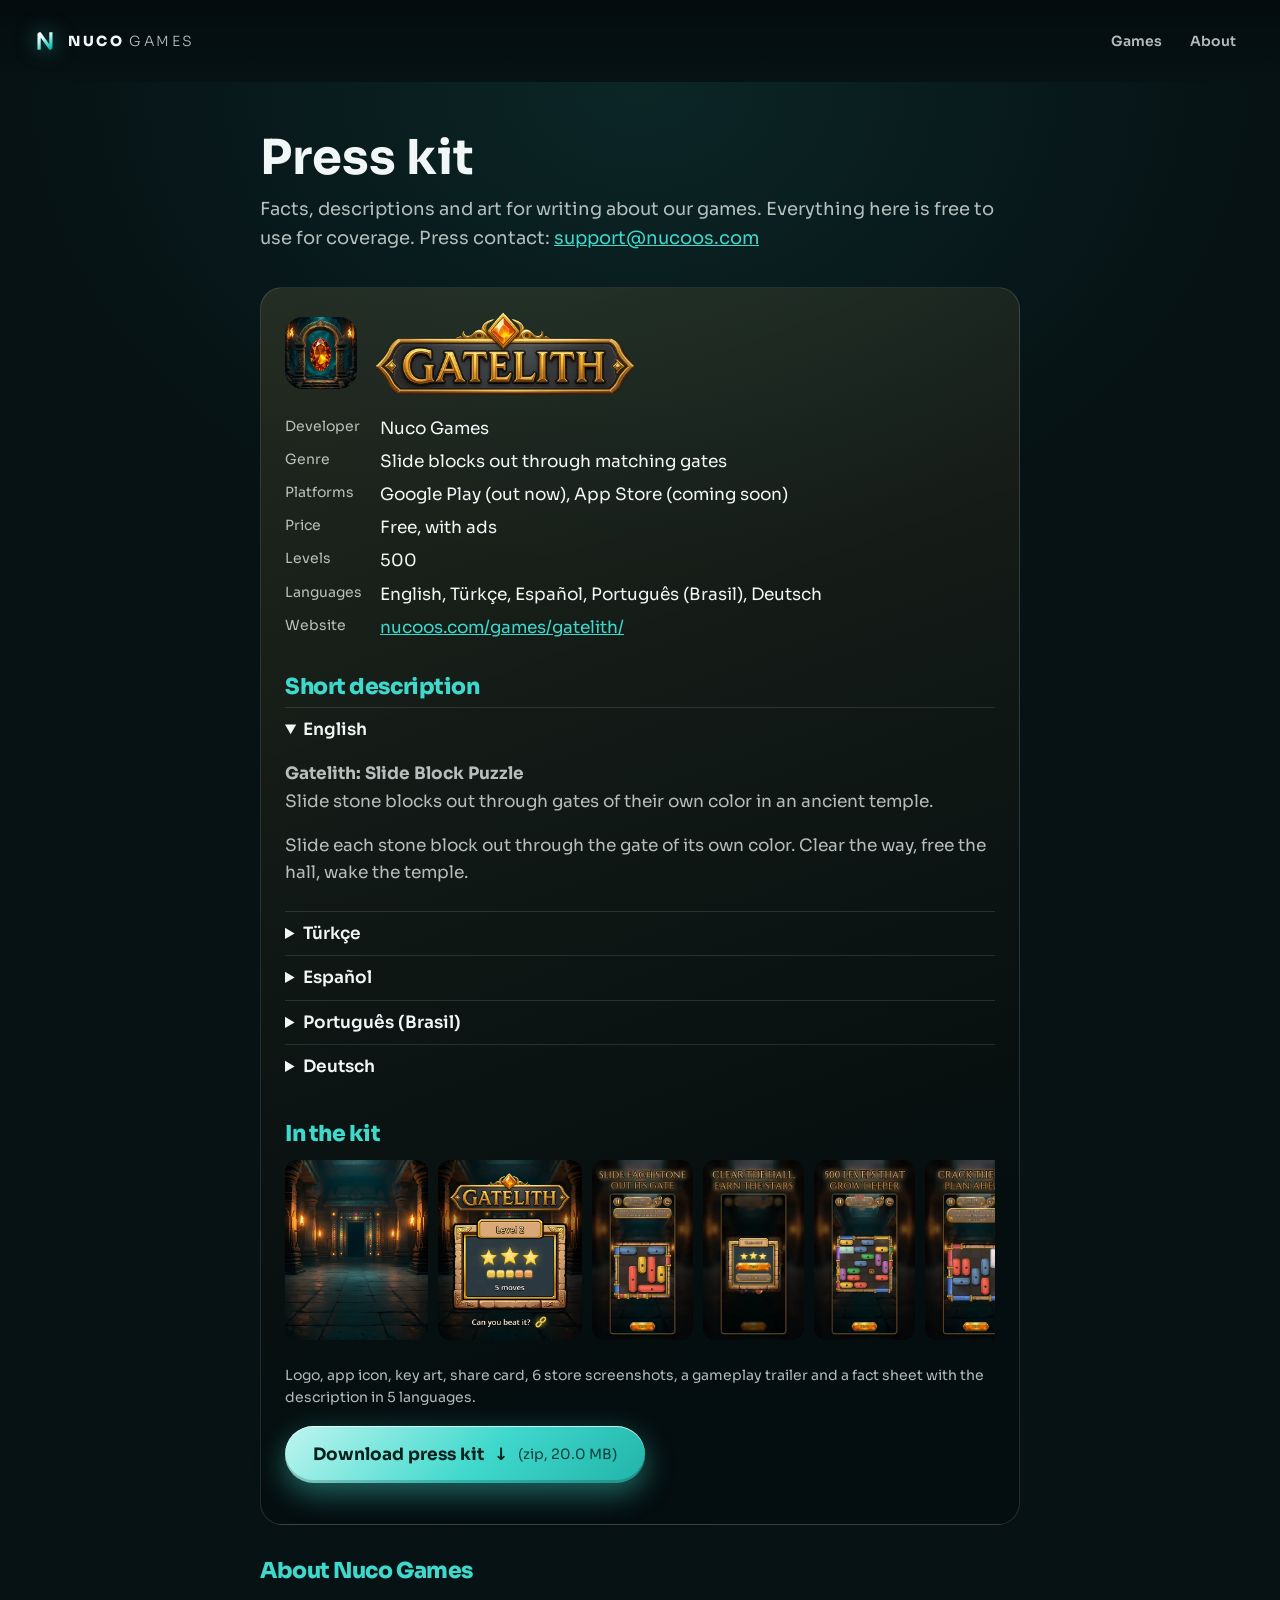
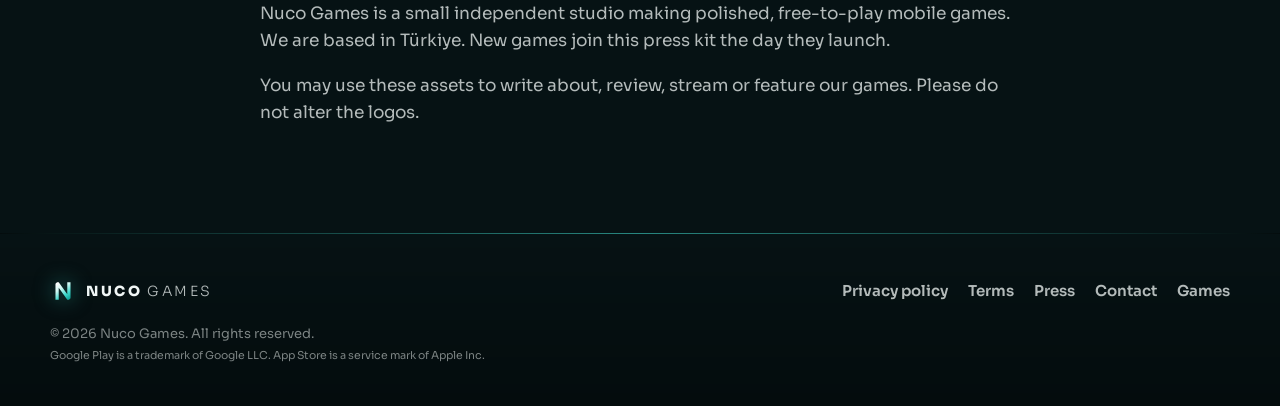
==== commit 16e0c189: "Revert "Site 2026-11-24" This reverts commit 2954b97bc0d06a601c243a5f5666465115851616." ====
--- a/press/index.html
+++ b/press/index.html
@@ -29,7 +29,7 @@
 <body>
 <a class="skip" href="#main">Skip to content</a>
 <header class="top">
-  <a class="brand" href="/" aria-label="Nuco Games – Home"><svg class="mono" aria-hidden="true" focusable="false" xmlns="http://www.w3.org/2000/svg" viewBox="0 0 512 512"> <defs> <linearGradient id="ng14" x1="0.22" y1="0" x2="0.78" y2="1"> <stop offset="0"    stop-color="#FFFFFF"/> <stop offset="0.34" stop-color="#CFF7F3"/> <stop offset="0.72" stop-color="#3FD8CC"/> <stop offset="1"    stop-color="#12A79E"/> </linearGradient> </defs> <path fill="url(#ng14)" d=" M 108 430 L 108 112 L 138  82 L 172  82 L 340 320 L 340  82 L 404  82 L 404 400 L 374 430 L 340 430 L 172 192 L 172 430 Z"/> </svg><span>NUCO<b>GAMES</b></span></a>
+  <a class="brand" href="/" aria-label="Nuco Games – Home"><svg class="mono" aria-hidden="true" focusable="false" xmlns="http://www.w3.org/2000/svg" viewBox="0 0 512 512"> <defs> <linearGradient id="ng12" x1="0.22" y1="0" x2="0.78" y2="1"> <stop offset="0"    stop-color="#FFFFFF"/> <stop offset="0.34" stop-color="#CFF7F3"/> <stop offset="0.72" stop-color="#3FD8CC"/> <stop offset="1"    stop-color="#12A79E"/> </linearGradient> </defs> <path fill="url(#ng12)" d=" M 108 430 L 108 112 L 138  82 L 172  82 L 340 320 L 340  82 L 404  82 L 404 400 L 374 430 L 340 430 L 172 192 L 172 430 Z"/> </svg><span>NUCO<b>GAMES</b></span></a>
   <nav aria-label="Main"><a href="/#games">Games</a><a href="/#about">About</a></nav>
 </header>
 <main id="main">
@@ -46,19 +46,9 @@
     <details lang="pt-BR"><summary>Português (Brasil)</summary><p><strong>Gatelith: Quebra-Cabeça</strong><br>Quebra-cabeça de blocos: deslize cada bloco de pedra até o portão da sua cor.</p><p>Deslize cada bloco de pedra até o portão da sua cor. Abra caminho, liberte o salão, desperte o templo.</p></details>
     <details lang="de"><summary>Deutsch</summary><p><strong>Gatelith: Schiebepuzzle</strong><br>Denkspiel im Tempel: Blöcke verschieben, bis jeder Stein sein Farbtor findet.</p><p>Schieb jeden Steinblock durch das Tor seiner Farbe hinaus. Mach den Weg frei, befreie die Halle, wecke den Tempel.</p></details>
     <h2>In the kit</h2>
-    <div class="kit-prev"><img src="/a/gatelith-card-1ad51029.webp" alt="Painted scene from Gatelith" width="180" height="227" loading="lazy" decoding="async"><img src="/a/gatelith-sharecard-f14cff3c.webp" alt="Gatelith share card" width="180" height="225" loading="lazy" decoding="async"><img src="/a/gatelith-press-shot-80f884a4.webp" alt="Gatelith screenshot: a level in play" width="104" height="225" loading="lazy" decoding="async"><img src="/a/gatelith-press-shot-217b4d80.webp" alt="Gatelith screenshot: a level in play" width="104" height="225" loading="lazy" decoding="async"><img src="/a/gatelith-press-shot-aee61c9a.webp" alt="Gatelith screenshot: a level in play" width="104" height="225" loading="lazy" decoding="async"><img src="/a/gatelith-press-shot-eb48ac7c.webp" alt="Gatelith screenshot: a level in play" width="104" height="225" loading="lazy" decoding="async"></div>
+    <div class="kit-prev"><img src="/a/gatelith-card-1ad51029.webp" alt="Painted scene from Gatelith" width="180" height="227" loading="lazy" decoding="async"><img src="/a/gatelith-sharecard-9dc2d79d.webp" alt="Gatelith share card" width="180" height="225" loading="lazy" decoding="async"><img src="/a/gatelith-press-shot-80f884a4.webp" alt="Gatelith screenshot: a level in play" width="104" height="225" loading="lazy" decoding="async"><img src="/a/gatelith-press-shot-217b4d80.webp" alt="Gatelith screenshot: a level in play" width="104" height="225" loading="lazy" decoding="async"><img src="/a/gatelith-press-shot-aee61c9a.webp" alt="Gatelith screenshot: a level in play" width="104" height="225" loading="lazy" decoding="async"><img src="/a/gatelith-press-shot-eb48ac7c.webp" alt="Gatelith screenshot: a level in play" width="104" height="225" loading="lazy" decoding="async"></div>
     <p class="small">Logo, app icon, key art, share card, 6 store screenshots, a gameplay trailer and a fact sheet with the description in 5 languages.</p>
     <p><a class="btn" href="/press/gatelith-press-kit.zip" download>Download press kit <span aria-hidden="true">↓</span> <small>(zip, 20.0 MB)</small></a></p>
-  </article>
-<article class="kit" id="press-vialrift" style="--base:#0b0f29;--accent:#67c5e6;--accent2:#5656bf">
-    <div class="kit-head"><img src="/a/vialrift-icon-l-a1500109.webp" alt="Vialrift app icon" width="96" height="96" loading="lazy" decoding="async"><img class="kit-logo" src="/a/vialrift-logo-s-43e519c8.webp" alt="Vialrift logo" width="420" height="202" loading="lazy" decoding="async"></div>
-    <dl class="facts"><dt>Developer</dt><dd>Nuco Games</dd><dt>Genre</dt><dd>Drop capsules to align four and shatter cores</dd><dt>Platforms</dt><dd>Google Play (coming soon), App Store (coming soon)</dd><dt>Price</dt><dd>Free, with ads</dd><dt>Levels</dt><dd>500</dd><dt>Languages</dt><dd>English</dd><dt>Website</dt><dd><a href="/games/vialrift/">nucoos.com/games/vialrift/</a></dd></dl>
-    <h2>Short description</h2>
-    <details lang="en" open><summary>English</summary><p><strong>Vialrift: Capsule Drop Puzzle</strong><br>Color match drop puzzle: turn twin capsules, line up four, break crystal cores.</p><p>Turn twin capsules, drop them in line and shatter every sealed crystal core. Free the vault, one careful drop at a time.</p></details>
-    <h2>In the kit</h2>
-    <div class="kit-prev"><img src="/a/vialrift-card-77321c9f.webp" alt="Painted scene from Vialrift" width="180" height="227" loading="lazy" decoding="async"><img src="/a/vialrift-sharecard-c4e31019.webp" alt="Vialrift share card" width="180" height="225" loading="lazy" decoding="async"></div>
-    <p class="small">Logo, app icon, key art, share card, 0 store screenshots and a fact sheet with the description in 1 languages.</p>
-    <p><a class="btn" href="/press/vialrift-press-kit.zip" download>Download press kit <span aria-hidden="true">↓</span> <small>(zip, 4.4 MB)</small></a></p>
   </article>
   <h2>About Nuco Games</h2>
   <p>Nuco Games is a small independent studio making polished, free-to-play mobile games. We are based in Türkiye. New games join this press kit the day they launch.</p>
@@ -67,7 +57,7 @@
 </main>
 <footer class="foot">
   <div class="foot-in">
-    <a class="brand" href="/"><svg class="mono" aria-hidden="true" focusable="false" xmlns="http://www.w3.org/2000/svg" viewBox="0 0 512 512"> <defs> <linearGradient id="ng15" x1="0.22" y1="0" x2="0.78" y2="1"> <stop offset="0"    stop-color="#FFFFFF"/> <stop offset="0.34" stop-color="#CFF7F3"/> <stop offset="0.72" stop-color="#3FD8CC"/> <stop offset="1"    stop-color="#12A79E"/> </linearGradient> </defs> <path fill="url(#ng15)" d=" M 108 430 L 108 112 L 138  82 L 172  82 L 340 320 L 340  82 L 404  82 L 404 400 L 374 430 L 340 430 L 172 192 L 172 430 Z"/> </svg><span>NUCO<b>GAMES</b></span></a>
+    <a class="brand" href="/"><svg class="mono" aria-hidden="true" focusable="false" xmlns="http://www.w3.org/2000/svg" viewBox="0 0 512 512"> <defs> <linearGradient id="ng13" x1="0.22" y1="0" x2="0.78" y2="1"> <stop offset="0"    stop-color="#FFFFFF"/> <stop offset="0.34" stop-color="#CFF7F3"/> <stop offset="0.72" stop-color="#3FD8CC"/> <stop offset="1"    stop-color="#12A79E"/> </linearGradient> </defs> <path fill="url(#ng13)" d=" M 108 430 L 108 112 L 138  82 L 172  82 L 340 320 L 340  82 L 404  82 L 404 400 L 374 430 L 340 430 L 172 192 L 172 430 Z"/> </svg><span>NUCO<b>GAMES</b></span></a>
     <nav aria-label="Footer"><a href="/privacy/">Privacy policy</a><a href="/terms/">Terms</a><a href="/press/">Press</a><a href="mailto:support@nucoos.com">Contact</a><a href="/#games">Games</a></nav>
     <p>© 2026 Nuco Games. All rights reserved.<br><small>Google Play is a trademark of Google LLC. App Store is a service mark of Apple Inc.</small></p>
   </div>
